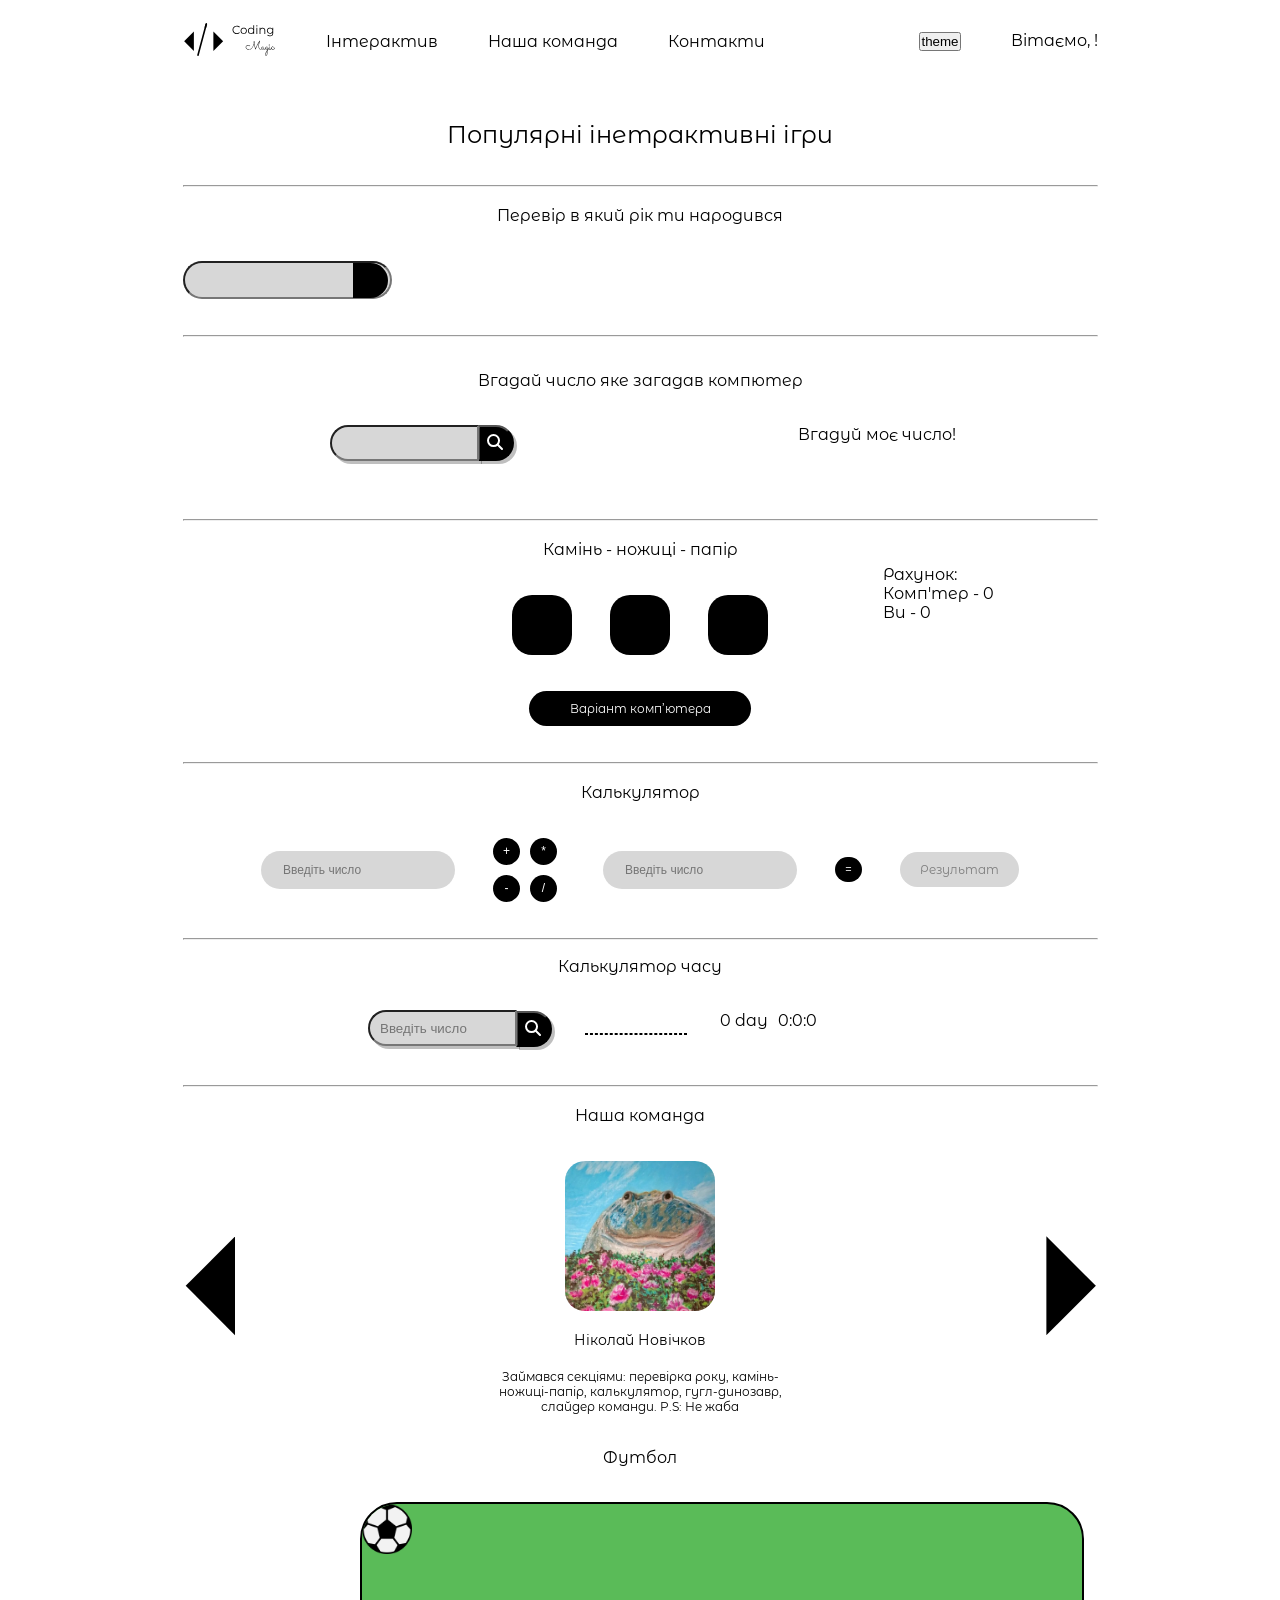
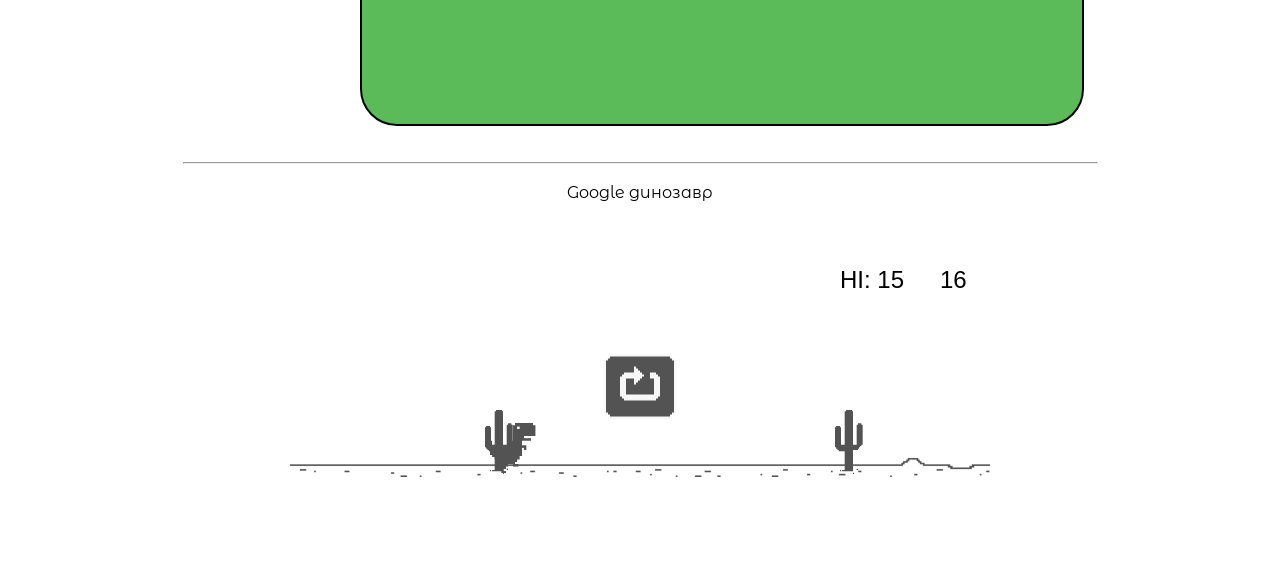
==== index.html @ 80dcfead "do football" ====
<!doctype html>
<html lang="en">
  <head>
    <meta charset="UTF-8" />
    <meta name="viewport" content="width=device-width, initial-scale=1.0" />
    <title>Coding Magic</title>
    <link rel="preconnect" href="https://fonts.googleapis.com" />
    <link rel="preconnect" href="https://fonts.gstatic.com" crossorigin />
    <link
      href="https://fonts.googleapis.com/css2?family=Montserrat+Alternates:ital,wght@0,100;0,200;0,300;0,400;0,500;0,600;0,700;0,800;0,900;1,100;1,200;1,300;1,400;1,500;1,600;1,700;1,800;1,900&display=swap"
      rel="stylesheet" />
    <link rel="preconnect" href="https://fonts.googleapis.com" />
    <link rel="preconnect" href="https://fonts.gstatic.com" crossorigin />
    <link
      href="https://fonts.googleapis.com/css2?family=Montserrat+Alternates:ital,wght@0,100;0,200;0,300;0,400;0,500;0,600;0,700;0,800;0,900;1,100;1,200;1,300;1,400;1,500;1,600;1,700;1,800;1,900&family=Sacramento&display=swap"
      rel="stylesheet" />

    <link rel="preconnect" href="https://fonts.googleapis.com" />
    <link rel="preconnect" href="https://fonts.gstatic.com" crossorigin />
    <link
      href="https://fonts.googleapis.com/css2?family=Press+Start+2P&display=swap"
      rel="stylesheet" />
    <link rel="stylesheet" href="./css/main.css" />
  </head>
  <body>
    <header class="header">
      <div class="container">
        <nav class="nav">
          <ul class="nav-list">
            <li class="nav-item">
              <svg class="logo">
                <use href="./images/symbol-defs.svg#icon-logo"></use>
              </svg>
            </li>
            <li class="nav-item"><a href="" class="nav-link">Інтерактив</a></li>
            <li class="nav-item">
              <a href="" class="nav-link">Наша команда</a>
            </li>
            <li class="nav-item"><a href="" class="nav-link">Контакти</a></li>
          </ul>
          <ul class="nav-user-pref">
            <li class="nav-pref"><button id="themeSwitch">theme</button></li>
            <li class="nav-pref">
              <p>Вітаємо, <span id="username"></span>!</p>
            </li>
          </ul>
        </nav>
      </div>
    </header>
    <main>
      <h1 class="site-title">Популярні інетрактивні ігри</h1>
      <section class="container intercalary-year-check">
        <hr />
        <br />
        <h3 class="title">Перевір в який рік ти народився</h3>

        <div class="iyc-wrapper">
          <form action="" class="intercalary-form">
            <input type="text" name="" id="iyc-input" />
            <button type="submit" id="iyc-btn">
              <svg class="iyc-svg">
                <use href="./images/Group 104.svg"></use>
              </svg>
            </button>
          </form>
          <p id="iyc-conclusion"></p>
        </div>
      </section>

      <section class="container number-guesser">
        <hr />
        <h2 class="title-second">Вгадай число яке загадав компютер</h2>
        <ul class="calc-list">
          <li class="calc-list-item">
            <form action="" class="guess-form">
              <input type="input" name="" class="input-num" />
              <button type="submit" class="btn-find">
                <img src="./images/Group 104.svg" alt="" />
              </button>
            </form>
          </li>
          <li class="calc-list-item"><p class="text">Вгадуй моє число!</p></li>
        </ul>
        <br />
      </section>

      <section class="container rock-paper-scissors">
        <hr />
        <br />
        <h2 class="title">Камінь - ножиці - папір</h2>
        <div class="rps-wrapper">
          <ul class="rps-options">
            <li class="rps-option">
              <button class="rps-btn" id="rock">
                <svg class="rps-svg"><use href="./images/stone.svg"></use></svg>
              </button>
            </li>
            <li class="rps-option">
              <button class="rps-btn" id="scissors">
                <svg class="rps-svg">
                  <use href="./images/scissors.svg"></use>
                </svg>
              </button>
            </li>
            <li class="rps-option">
              <button class="rps-btn" id="paper">
                <svg class="rps-svg"><use href="./images/paper.svg"></use></svg>
              </button>
            </li>
          </ul>
          <ul class="rps-scoretab">
            <li class="rps-score-item"><p class="rps-score">Рахунок:</p></li>
            <li class="rps-score-item">
              <p class="rps-score" id="rps-score">
                Комп'тер - <span id="ai-score"></span>
              </p>
            </li>
            <li class="rps-score-item">
              <p class="rps-score" id="rps-score">
                Ви - <span id="user-score"></span>
              </p>
            </li>
          </ul>
        </div>

        <p id="rpsConclusion"></p>
        <p class="rps-ai-choice">Варіант комп’ютера</p>
      </section>
      <section class="container calculator">
        <hr />
        <br />
        <h3 class="title">Калькулятор</h3>
        <div class="calculator-wrap">
          <input type="text" id="numb1" placeholder="Введіть число" />
          <ul class="operators">
            <li class="operator-item">
              <button class="operator-btn" id="plus">+</button>
            </li>
            <li class="operator-item">
              <button class="operator-btn" id="multiply-by">*</button>
            </li>
            <li class="operator-item">
              <button class="operator-btn" id="minus">-</button>
            </li>
            <li class="operator-item">
              <button class="operator-btn" id="devide-by">/</button>
            </li>
          </ul>
          <input type="text" id="numb2" placeholder="Введіть число" />
          <p class="equals">=</p>
          <p id="calculation-result">Результат</p>
        </div>
      </section>
      <section class="container time-calculator">
        <hr />
        <br />
        <h2 class="title-fifth">Калькулятор часу</h2>
        <ul class="time-list">
          <li class="time-list-item">
            <form action="">
              <input
                type="input"
                name=""
                class="input-time"
                placeholder="Введіть число" />
              <button type="submit" class="btn-find">
                <img src="./images/Group 104.svg" alt="" />
              </button>
            </form>
          </li>
          <li class="time-list-item">
            <div class="div-img"></div>
          </li>
          <li class="time-list-item">
            <p class="time-text">
              <span class="days">0</span> day<span class="hours">0</span>:<span
                class="minuts"
                >0</span
              >:<span class="seconds">0</span>
            </p>
          </li>
        </ul>
        <p class="warnings"></p>
      </section>
      <section class="container team-slider">
        <hr />
        <br />
        <h3 class="title">Наша команда</h3>
        <div class="team-slider-wrapper">
          <button id="team-left" class="team-btn">
            <svg class="team-svg">
              <use href="./images/symbol-defs.svg#icon-left"></use>
            </svg>
          </button>
          <div class="slider">
            <img src="" alt="" id="team-img" />
            <p id="team-name"></p>
            <p id="team-desc"></p>
          </div>
          <button id="team-right" class="team-btn">
            <svg class="team-svg">
              <use href="././images/symbol-defs.svg#icon-right"></use>
            </svg>
          </button>
        </div>
      </section>
      <section class="football"> 
        <h2 class="football-title">Футбол</h2>
    <div class="grass">
      <img src="./images/ball.png" alt="" width="50" class="ball">
    </div>
  </section>
      <section class="container google-dino">
        <hr />
        <br />
        <h3 class="title">Google динозавр</h3>
        <div class="google-dino-wrapper">
          <button id="google-dino-restart" class="hide">
            <img src="./images/google-dino/restart.png" alt="" />
          </button>
          <canvas id="canvas" width="700" height="300"></canvas>
        </div>
      </section>
    </main>
    <footer></footer>
    <script type="module" src="./js/intercalary.js"></script>
    <script type="module" src="./js/rock-paper-scissors.js"></script>
    <script type="module" src="./js/calculator.js"></script>
    <script type="module" src="./js/slider.js"></script>
    <script type="module" src="./js/google-dino.js"></script>
    <script type="module" src="./js/guess-number.js"></script>
    <script type="module" src="./js/time-calculator.js"></script>
    <script type="module" src="./js/football.js"></script>
    <script type="module" src="./js/theme.js"></script>
  </body>
</html>
---- css/main.css ----
* {
  margin: 0;
  padding: 0;
}

ul {
  list-style: none;
}

a {
  text-decoration: none;
}

body {
  font-family: "Montserrat Alternates", sans-serif;
}

.title {
  font-weight: 400;
  font-size: 16px;
  text-align: center;
  color: #000000;
  margin-bottom: 36px;
}

section {
  margin-bottom: 36px;
}

button {
  cursor: pointer;
}

.black {
  background-color: #000000 !important;
  color: #ffffff !important;
  fill: #ffffff !important;
}

.white-border {
  border: 3px solid #ffffff !important;
}

.black a {
  color: #ffffff !important;
}

.black svg {
  fill: #ffffff !important;
}

.container {
  width: 915px;
  padding: 0 175px;
  margin-left: auto;
  margin-right: auto;
}

.logo {
  width: 93px;
  height: 38px;
  fill: #000000;
}

.intercalary-form {
  display: -webkit-box;
  display: -ms-flexbox;
  display: flex;
  -webkit-box-align: center;
      -ms-flex-align: center;
          align-items: center;
  position: relative;
}

#iyc-input {
  background-color: #d7d7d7;
  color: #7e7e7e;
  border-radius: 20px;
  font-size: 12px;
  line-height: 100%;
  padding: 10px 45px 10px 10px;
}

#iyc-btn {
  width: 35px;
  height: 35px;
  background-color: black;
  border-color: transparent;
  border-top-right-radius: 20px;
  border-bottom-right-radius: 20px;
  position: absolute;
  left: 170px;
}

.iyc-svg {
  padding-top: 5px;
  fill: black;
  width: 35px;
  height: 35px;
}

.iyc-wrapper {
  display: -webkit-box;
  display: -ms-flexbox;
  display: flex;
  -webkit-box-pack: justify;
      -ms-flex-pack: justify;
          justify-content: space-between;
}

.site-title {
  font-weight: 400;
  font-size: 24px;
  text-align: center;
  margin-bottom: 36px;
}

.rps-btn {
  background-color: black;
  width: 60px;
  height: 60px;
  border-radius: 20px;
  border-color: transparent;
  padding: 10px;
}

.rps-svg {
  width: 40px;
  height: 40px;
}

.rock-paper-scissors {
  position: relative;
}

.rps-options {
  display: -webkit-box;
  display: -ms-flexbox;
  display: flex;
  -webkit-box-pack: center;
      -ms-flex-pack: center;
          justify-content: center;
  gap: 38px;
  margin-bottom: 36px;
  padding-left: 0px;
}

#rpsConclusion {
  text-align: center;
}

.rps-ai-choice {
  background-color: black;
  color: white;
  text-align: center;
  margin-left: auto;
  margin-right: auto;
  width: 182px;
  padding: 10px 20px;
  border-radius: 20px;
  border-color: transparent;
  font-family: "Montserrat Alternates", sans-serif;
  font-size: 12px;
}

.rps-scoretab {
  position: absolute;
  right: 104px;
  top: -30px;
}

.rps-wrapper {
  position: relative;
}

.calculator-wrap {
  display: -webkit-box;
  display: -ms-flexbox;
  display: flex;
  gap: 38px;
  -webkit-box-pack: center;
      -ms-flex-pack: center;
          justify-content: center;
  -webkit-box-align: center;
      -ms-flex-align: center;
          align-items: center;
  padding: 0px;
}

.operators {
  display: -webkit-box;
  display: -ms-flexbox;
  display: flex;
  gap: 10px;
  -ms-flex-wrap: wrap;
      flex-wrap: wrap;
  width: 72px;
}

#numb1,
#numb2 {
  padding: 10px 20px;
  background-color: #d7d7d7;
  border-color: transparent;
  border-radius: 20px;
  font-size: 12px;
  color: #7e7e7e;
}

.operator-btn {
  border-radius: 20px;
  background-color: black;
  border-color: transparent;
  color: white;
  width: 27px;
  height: 27px;
  font-size: 12px;
}

.equals {
  border-radius: 20px;
  background-color: black;
  border-color: transparent;
  color: white;
  padding: 5px 10px;
  font-size: 12px;
}

#calculation-result {
  padding: 10px 20px;
  background-color: #d7d7d7;
  border-color: transparent;
  border-radius: 20px;
  font-size: 12px;
  color: #7e7e7e;
}

.title-second {
  font-family: "Montserrat Alternates";
  font-weight: 400;
  font-size: 16px;
  line-height: 100%;
  letter-spacing: 0%;
  text-align: center;
  margin-top: 36px;
}

.calc-list {
  display: -webkit-box;
  display: -ms-flexbox;
  display: flex;
  -ms-flex-pack: distribute;
      justify-content: space-around;
}

.input-num {
  width: 90px;
  height: 12px;
  padding-top: 10px;
  padding-right: 45px;
  padding-bottom: 10px;
  padding-left: 10px;
  gap: 10px;
  border-top-left-radius: 20px;
  border-bottom-left-radius: 20px;
  position: relative;
  bottom: 3px;
  left: 5px;
  -webkit-box-shadow: 3px 3px 0px 0px rgba(0, 0, 0, 0.25);
          box-shadow: 3px 3px 0px 0px rgba(0, 0, 0, 0.25);
  background-color: rgb(215, 215, 215);
}

.input-num::-webkit-input-placeholder {
  font-family: "Montserrat Alternates";
  font-weight: 400;
  font-size: 12px;
  line-height: 100%;
  letter-spacing: 0%;
}

.input-num::-moz-placeholder {
  font-family: "Montserrat Alternates";
  font-weight: 400;
  font-size: 12px;
  line-height: 100%;
  letter-spacing: 0%;
}

.input-num:-ms-input-placeholder {
  font-family: "Montserrat Alternates";
  font-weight: 400;
  font-size: 12px;
  line-height: 100%;
  letter-spacing: 0%;
}

.input-num::-ms-input-placeholder {
  font-family: "Montserrat Alternates";
  font-weight: 400;
  font-size: 12px;
  line-height: 100%;
  letter-spacing: 0%;
}

.input-num::placeholder {
  font-family: "Montserrat Alternates";
  font-weight: 400;
  font-size: 12px;
  line-height: 100%;
  letter-spacing: 0%;
}

.btn-find {
  width: 35px;
  height: 35px;
  border-top-right-radius: 20px;
  border-bottom-right-radius: 20px;
  gap: 10px;
  padding-top: 7px;
  padding-bottom: 25px;
  padding-left: 7px;
  padding-right: 25px;
  background-color: black;
  -webkit-box-shadow: 3px 3px 0px 0px rgba(0, 0, 0, 0.25);
          box-shadow: 3px 3px 0px 0px rgba(0, 0, 0, 0.25);
}

.calc-list-item {
  margin-top: 36px;
}

.false {
  color: red;
}

.true {
  color: rgb(3, 153, 0);
}

.football-title {
  font-family: "Montserrat Alternates", sans-serif;
  font-weight: 400;
  font-size: 16px;
  line-height: 100%;
  letter-spacing: 0%;
  text-align: center;
}

.grass {
  width: 720px;
  height: 220px;
  border-radius: 37px;
  border-width: 2px;
  background: rgb(90, 187, 88);
  border: 2px solid rgb(0, 0, 0);
  position: relative;
  overflow: hidden;
  margin-left: 360px;
  margin-top: 36px;
}

.ball {
  width: 50px;
  height: 50px;
  position: absolute;
  left: 0;
  top: 0;
  -webkit-transition-duration: 300ms;
          transition-duration: 300ms;
}

.title-second {
  font-family: "Montserrat Alternates";
  font-weight: 400;
  font-size: 16px;
  line-height: 100%;
  letter-spacing: 0%;
  text-align: center;
  margin-top: 36px;
}

.calc-list {
  display: -webkit-box;
  display: -ms-flexbox;
  display: flex;
  -ms-flex-pack: distribute;
      justify-content: space-around;
}

.input-num {
  width: 90px;
  height: 12px;
  padding-top: 10px;
  padding-right: 45px;
  padding-bottom: 10px;
  padding-left: 10px;
  gap: 10px;
  border-top-left-radius: 20px;
  border-bottom-left-radius: 20px;
  position: relative;
  bottom: 3px;
  left: 5px;
  -webkit-box-shadow: 3px 3px 0px 0px rgba(0, 0, 0, 0.25);
          box-shadow: 3px 3px 0px 0px rgba(0, 0, 0, 0.25);
  background-color: rgb(215, 215, 215);
}

.input-num::-webkit-input-placeholder {
  font-family: "Montserrat Alternates";
  font-weight: 400;
  font-size: 12px;
  line-height: 100%;
  letter-spacing: 0%;
}

.input-num::-moz-placeholder {
  font-family: "Montserrat Alternates";
  font-weight: 400;
  font-size: 12px;
  line-height: 100%;
  letter-spacing: 0%;
}

.input-num:-ms-input-placeholder {
  font-family: "Montserrat Alternates";
  font-weight: 400;
  font-size: 12px;
  line-height: 100%;
  letter-spacing: 0%;
}

.input-num::-ms-input-placeholder {
  font-family: "Montserrat Alternates";
  font-weight: 400;
  font-size: 12px;
  line-height: 100%;
  letter-spacing: 0%;
}

.input-num::placeholder {
  font-family: "Montserrat Alternates";
  font-weight: 400;
  font-size: 12px;
  line-height: 100%;
  letter-spacing: 0%;
}

.btn-find {
  width: 35px;
  height: 35px;
  border-top-right-radius: 20px;
  border-bottom-right-radius: 20px;
  gap: 10px;
  padding-top: 7px;
  padding-bottom: 25px;
  padding-left: 7px;
  padding-right: 25px;
  background-color: black;
  -webkit-box-shadow: 3px 3px 0px 0px rgba(0, 0, 0, 0.25);
          box-shadow: 3px 3px 0px 0px rgba(0, 0, 0, 0.25);
}

.calc-list-item {
  margin-top: 36px;
}

.false {
  color: red;
}

.true {
  color: rgb(3, 153, 0);
}

.team-slider-wrapper {
  display: -webkit-box;
  display: -ms-flexbox;
  display: flex;
  -webkit-box-pack: justify;
      -ms-flex-pack: justify;
          justify-content: space-between;
}

#team-img {
  width: 150px;
  height: 150px;
  border-radius: 20px;
  margin-bottom: 20px;
}

#team-name {
  text-align: center;
  font-weight: 400;
  font-size: 14px;
  margin-bottom: 20px;
}

#team-desc {
  text-align: center;
  font-weight: 400;
  font-size: 12px;
  width: 315px;
}

.slider {
  display: -webkit-box;
  display: -ms-flexbox;
  display: flex;
  -webkit-box-orient: vertical;
  -webkit-box-direction: normal;
      -ms-flex-direction: column;
          flex-direction: column;
  -webkit-box-align: center;
      -ms-flex-align: center;
          align-items: center;
}

.team-btn {
  border-color: transparent;
  background-color: transparent;
}

.team-svg {
  width: 50px;
}

.google-dino-wrapper {
  display: -webkit-box;
  display: -ms-flexbox;
  display: flex;
  -webkit-box-pack: center;
      -ms-flex-pack: center;
          justify-content: center;
  position: relative;
}

#google-dino-restart {
  background-color: transparent;
  border-color: transparent;
  position: absolute;
  top: 50%;
  left: 50%;
  -webkit-transform: translate(-50%, -50%);
          transform: translate(-50%, -50%);
}

.hide {
  display: none;
}

ul {
  list-style: none;
}

a {
  text-decoration: none;
}

body {
  font-family: "Montserrat Alternates", sans-serif;
}

section {
  margin-bottom: 36px;
}

.container {
  width: 915px;
  padding: 0 175px;
  margin-left: auto;
  margin-right: auto;
}

.title-fifth {
  font-family: "Montserrat Alternates";
  font-weight: 400;
  font-size: 16px;
  line-height: 100%;
  letter-spacing: 0%;
  text-align: center;
}

.div-img {
  width: 100px;
  height: 0px;
  border-width: 1px;
  border-style: dashed;
}

.btn-find {
  width: 35px;
  height: 35px;
  border-top-right-radius: 20px;
  border-bottom-right-radius: 20px;
  gap: 10px;
  padding-top: 7px;
  padding-bottom: 25px;
  padding-left: 7px;
  padding-right: 25px;
  background-color: black;
  -webkit-box-shadow: 3px 3px 0px 0px rgba(0, 0, 0, 0.25);
          box-shadow: 3px 3px 0px 0px rgba(0, 0, 0, 0.25);
}

.input-time {
  width: 90px;
  height: 12px;
  padding-top: 10px;
  padding-right: 45px;
  padding-bottom: 10px;
  padding-left: 10px;
  gap: 10px;
  border-top-left-radius: 20px;
  border-bottom-left-radius: 20px;
  position: relative;
  bottom: 3px;
  left: 5px;
  -webkit-box-shadow: 3px 3px 0px 0px rgba(0, 0, 0, 0.25);
          box-shadow: 3px 3px 0px 0px rgba(0, 0, 0, 0.25);
  background-color: rgb(215, 215, 215);
}

.input-num::-webkit-input-placeholder {
  font-family: "Montserrat Alternates";
  font-weight: 400;
  font-size: 12px;
  line-height: 100%;
  letter-spacing: 0%;
}

.input-num::-moz-placeholder {
  font-family: "Montserrat Alternates";
  font-weight: 400;
  font-size: 12px;
  line-height: 100%;
  letter-spacing: 0%;
}

.input-num:-ms-input-placeholder {
  font-family: "Montserrat Alternates";
  font-weight: 400;
  font-size: 12px;
  line-height: 100%;
  letter-spacing: 0%;
}

.input-num::-ms-input-placeholder {
  font-family: "Montserrat Alternates";
  font-weight: 400;
  font-size: 12px;
  line-height: 100%;
  letter-spacing: 0%;
}

.input-num::placeholder {
  font-family: "Montserrat Alternates";
  font-weight: 400;
  font-size: 12px;
  line-height: 100%;
  letter-spacing: 0%;
}

.time-list {
  display: -webkit-box;
  display: -ms-flexbox;
  display: flex;
  gap: 33px;
  -webkit-box-pack: center;
      -ms-flex-pack: center;
          justify-content: center;
  margin-top: 36px;
  margin-right: 100px;
}

.hours {
  margin-left: 10px;
}

.div-img {
  margin-top: 22px;
}

.warnings {
  text-align: center;
}

.nav {
  display: -webkit-box;
  display: -ms-flexbox;
  display: flex;
  -webkit-box-pack: justify;
      -ms-flex-pack: justify;
          justify-content: space-between;
  -webkit-box-align: center;
      -ms-flex-align: center;
          align-items: center;
}

.nav-list {
  display: -webkit-box;
  display: -ms-flexbox;
  display: flex;
  gap: 50px;
  -webkit-box-align: center;
      -ms-flex-align: center;
          align-items: center;
}

.nav-user-pref {
  display: -webkit-box;
  display: -ms-flexbox;
  display: flex;
  gap: 50px;
}

.header {
  padding-top: 20px;
  padding-bottom: 20px;
  margin-bottom: 38px;
}

.nav-link {
  color: #000000;
}
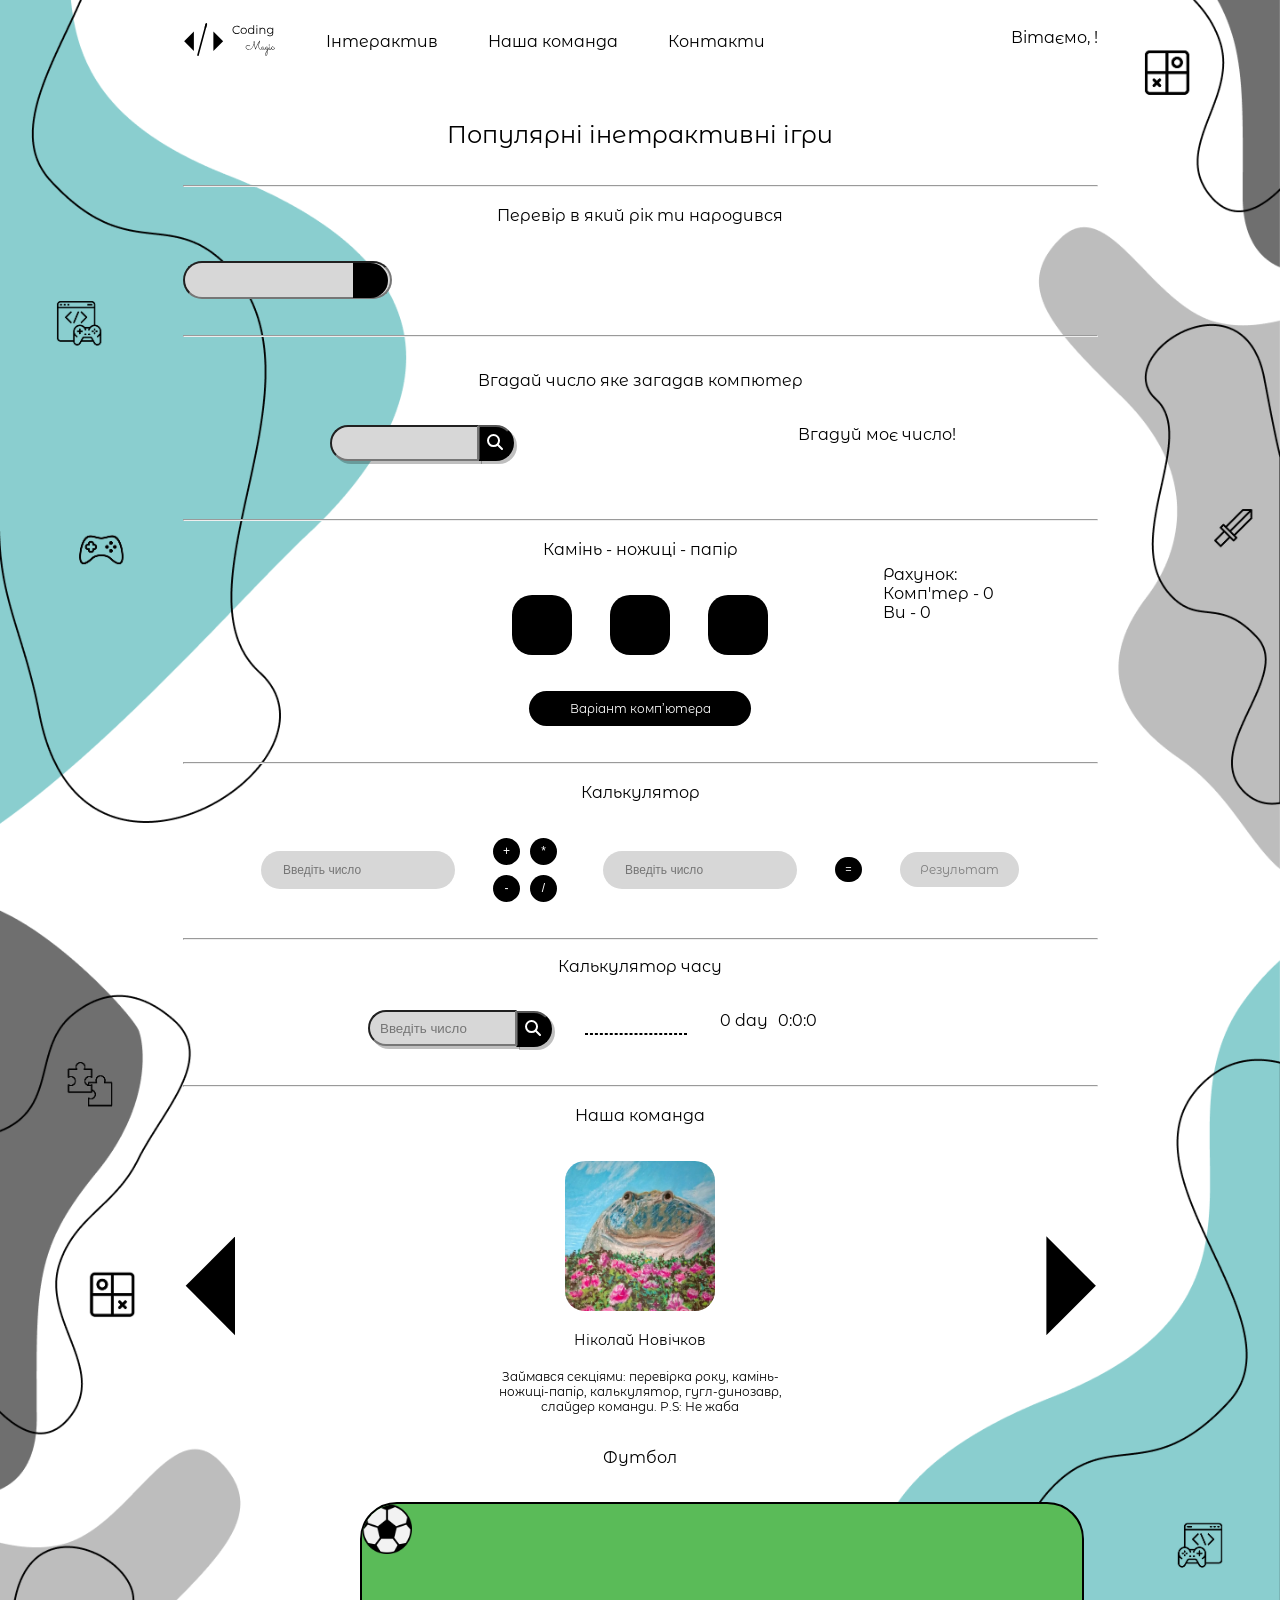
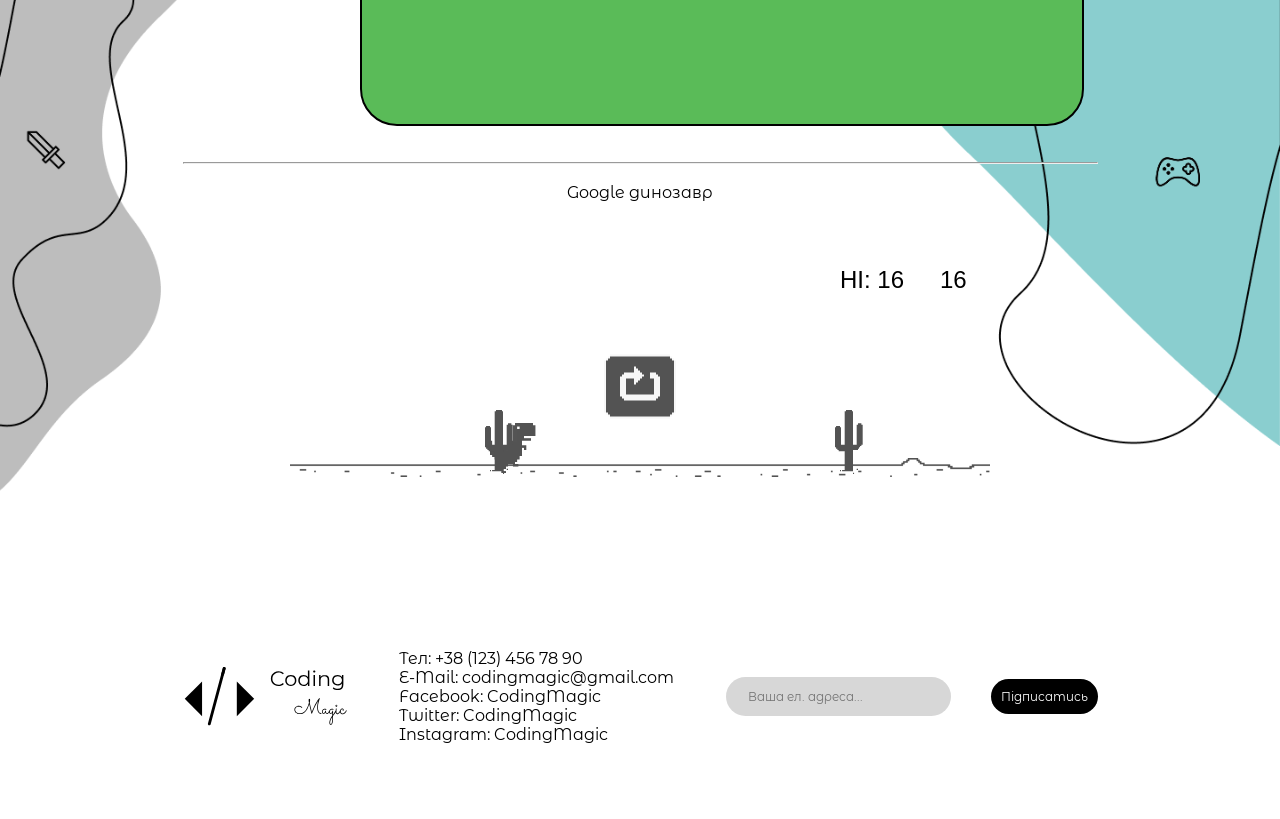
==== commit 78d729e2: "Merge branch 'main' into Eldarr" ====
--- a/index.html
+++ b/index.html
@@ -23,6 +23,7 @@
     <link rel="stylesheet" href="./css/main.css" />
   </head>
   <body>
+    <div class="container"></div>
     <header class="header">
       <div class="container">
         <nav class="nav">
@@ -39,7 +40,13 @@
             <li class="nav-item"><a href="" class="nav-link">Контакти</a></li>
           </ul>
           <ul class="nav-user-pref">
-            <li class="nav-pref"><button id="themeSwitch">theme</button></li>
+            <li class="nav-pref">
+              <button id="themeSwitch">
+                <svg class="header-svg">
+                  <use id="theme-visual" href="./images/Group71.svg"></use>
+                </svg>
+              </button>
+            </li>
             <li class="nav-pref">
               <p>Вітаємо, <span id="username"></span>!</p>
             </li>
@@ -222,7 +229,45 @@
         </div>
       </section>
     </main>
-    <footer></footer>
+    <footer class="footer">
+      <div class="container">
+        <ul class="footer-list">
+          <li class="footer-item">
+            <svg class="footer-svg">
+              <use href="./images/symbol-defs.svg#icon-logo"></use>
+            </svg>
+          </li>
+          <li class="footer-item">
+            <ul class="footer-contacts">
+              <li class="footer-contact-item">
+                <p class="contact">Тел: +38 (123) 456 78 90</p>
+              </li>
+              <li class="footer-contact-item">
+                <p class="contact">E-Mail: codingmagic@gmail.com</p>
+              </li>
+              <li class="footer-contact-item">
+                <p class="contact">Facebook: CodingMagic</p>
+              </li>
+              <li class="footer-contact-item">
+                <p class="contact">Twitter: CodingMagic</p>
+              </li>
+              <li class="footer-contact-item">
+                <p class="contact">Instagram: CodingMagic</p>
+              </li>
+            </ul>
+          </li>
+          <li class="footer-item">
+            <form action="" class="footer-form">
+              <input
+                type="text"
+                class="footer-input"
+                placeholder="Ваша ел. адреса..." />
+              <button class="footer-btn" type="submit">Підписатись</button>
+            </form>
+          </li>
+        </ul>
+      </div>
+    </footer>
     <script type="module" src="./js/intercalary.js"></script>
     <script type="module" src="./js/rock-paper-scissors.js"></script>
     <script type="module" src="./js/calculator.js"></script>
--- a/css/main.css
+++ b/css/main.css
@@ -56,6 +56,14 @@
   margin-right: auto;
 }
 
+body {
+  background-image: url("/images/Group 141 (1).png");
+  z-index: -99999;
+  background-repeat: no-repeat;
+  background-position: center;
+  background-size: cover;
+}
+
 .logo {
   width: 93px;
   height: 38px;
@@ -93,7 +101,7 @@
 }
 
 .iyc-svg {
-  padding-top: 5px;
+  padding: 5px;
   fill: black;
   width: 35px;
   height: 35px;
@@ -127,6 +135,7 @@
 .rps-svg {
   width: 40px;
   height: 40px;
+  padding-right: 5px;
 }
 
 .rock-paper-scissors {
@@ -722,4 +731,60 @@
 
 .nav-link {
   color: #000000;
+}
+
+#themeSwitch {
+  background-color: transparent;
+  border-color: transparent;
+  padding: 0px;
+}
+
+.header-svg {
+  width: 40px;
+  height: 20px;
+}
+
+.footer {
+  background: #ffffff;
+  padding-top: 75px;
+  padding-bottom: 75px;
+}
+
+.footer-list {
+  display: -webkit-box;
+  display: -ms-flexbox;
+  display: flex;
+  -webkit-box-pack: justify;
+      -ms-flex-pack: justify;
+          justify-content: space-between;
+  -webkit-box-align: center;
+      -ms-flex-align: center;
+          align-items: center;
+}
+
+.footer-svg {
+  width: 165px;
+  height: 70px;
+}
+
+.footer-input {
+  padding: 10px 20px;
+  background-color: #d7d7d7;
+  border-color: transparent;
+  border-radius: 20px;
+  font-size: 12px;
+  color: #7e7e7e;
+  margin-right: 36px;
+  font-family: "Montserrat Alternates", sans-serif;
+}
+
+.footer-btn {
+  background-color: black;
+  border: none;
+  font-size: 12px;
+  font-weight: 400;
+  color: white;
+  padding: 10px;
+  border-radius: 20px;
+  font-family: "Montserrat Alternates", sans-serif;
 }
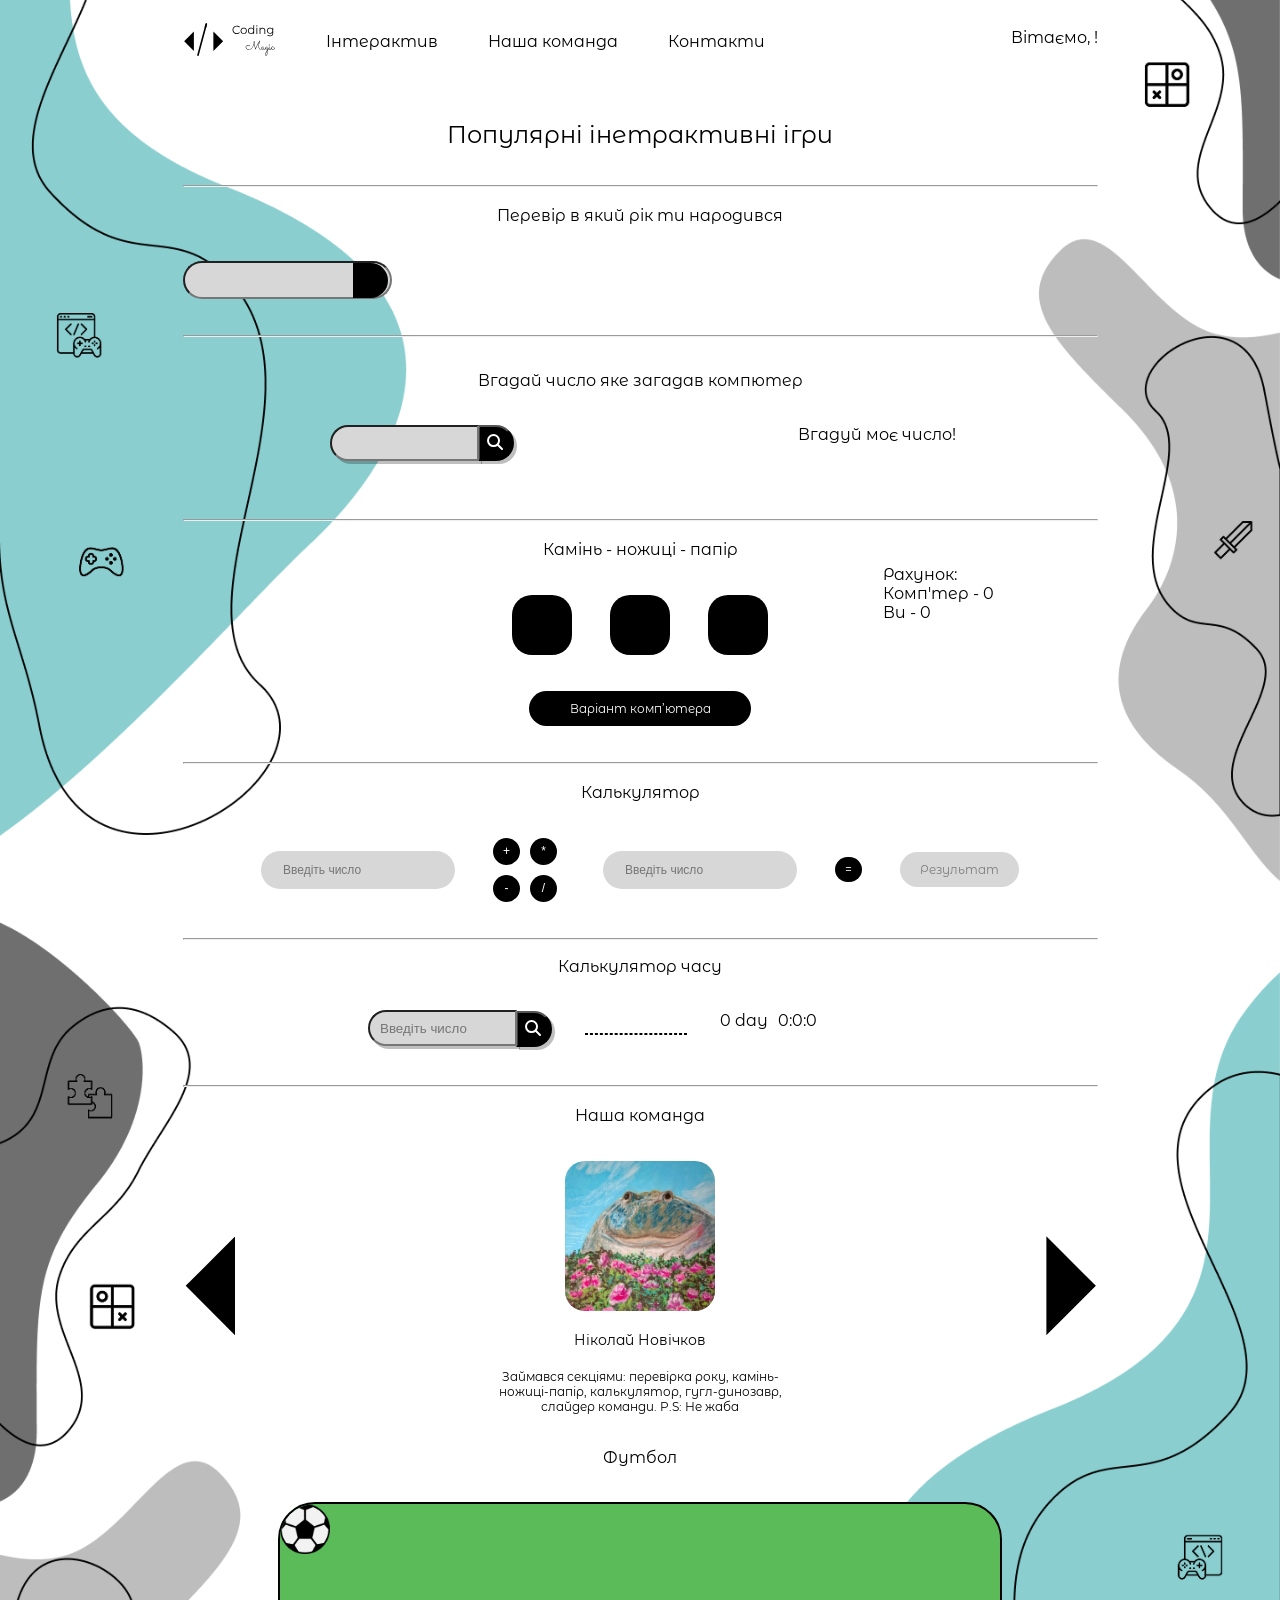
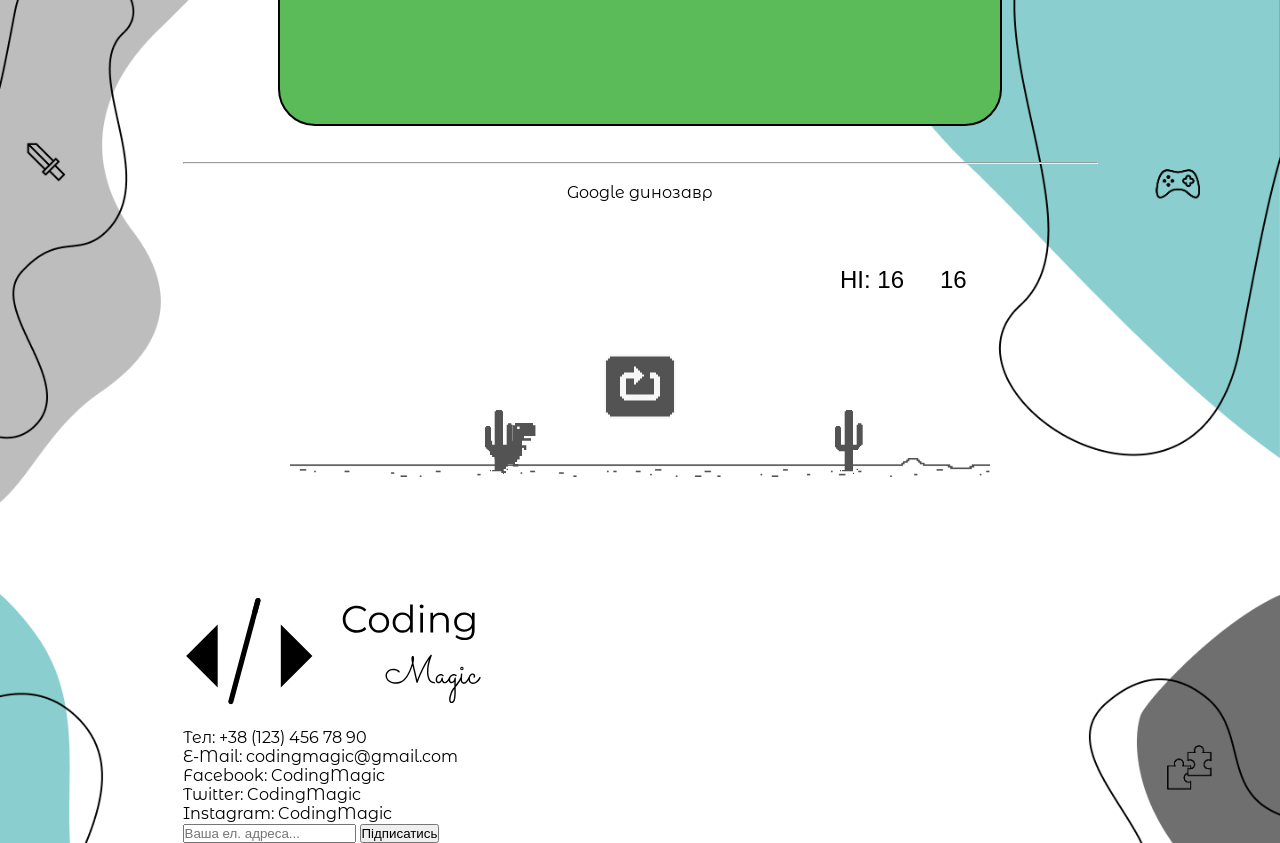
==== commit 4048a634: "football" ====
--- a/index.html
+++ b/index.html
@@ -211,12 +211,12 @@
           </button>
         </div>
       </section>
-      <section class="football"> 
+      <section class="container football">
         <h2 class="football-title">Футбол</h2>
-    <div class="grass">
-      <img src="./images/ball.png" alt="" width="50" class="ball">
-    </div>
-  </section>
+        <div class="grass">
+          <img src="./images/ball.png" alt="" width="50" class="ball" />
+        </div>
+      </section>
       <section class="container google-dino">
         <hr />
         <br />
--- a/css/main.css
+++ b/css/main.css
@@ -365,7 +365,7 @@
   border: 2px solid rgb(0, 0, 0);
   position: relative;
   overflow: hidden;
-  margin-left: 360px;
+  margin: 0 auto;
   margin-top: 36px;
 }
 
@@ -558,6 +558,10 @@
   display: none;
 }
 
+#canvas {
+  background-color: white;
+}
+
 ul {
   list-style: none;
 }
@@ -742,49 +746,4 @@
 .header-svg {
   width: 40px;
   height: 20px;
-}
-
-.footer {
-  background: #ffffff;
-  padding-top: 75px;
-  padding-bottom: 75px;
-}
-
-.footer-list {
-  display: -webkit-box;
-  display: -ms-flexbox;
-  display: flex;
-  -webkit-box-pack: justify;
-      -ms-flex-pack: justify;
-          justify-content: space-between;
-  -webkit-box-align: center;
-      -ms-flex-align: center;
-          align-items: center;
-}
-
-.footer-svg {
-  width: 165px;
-  height: 70px;
-}
-
-.footer-input {
-  padding: 10px 20px;
-  background-color: #d7d7d7;
-  border-color: transparent;
-  border-radius: 20px;
-  font-size: 12px;
-  color: #7e7e7e;
-  margin-right: 36px;
-  font-family: "Montserrat Alternates", sans-serif;
-}
-
-.footer-btn {
-  background-color: black;
-  border: none;
-  font-size: 12px;
-  font-weight: 400;
-  color: white;
-  padding: 10px;
-  border-radius: 20px;
-  font-family: "Montserrat Alternates", sans-serif;
 }
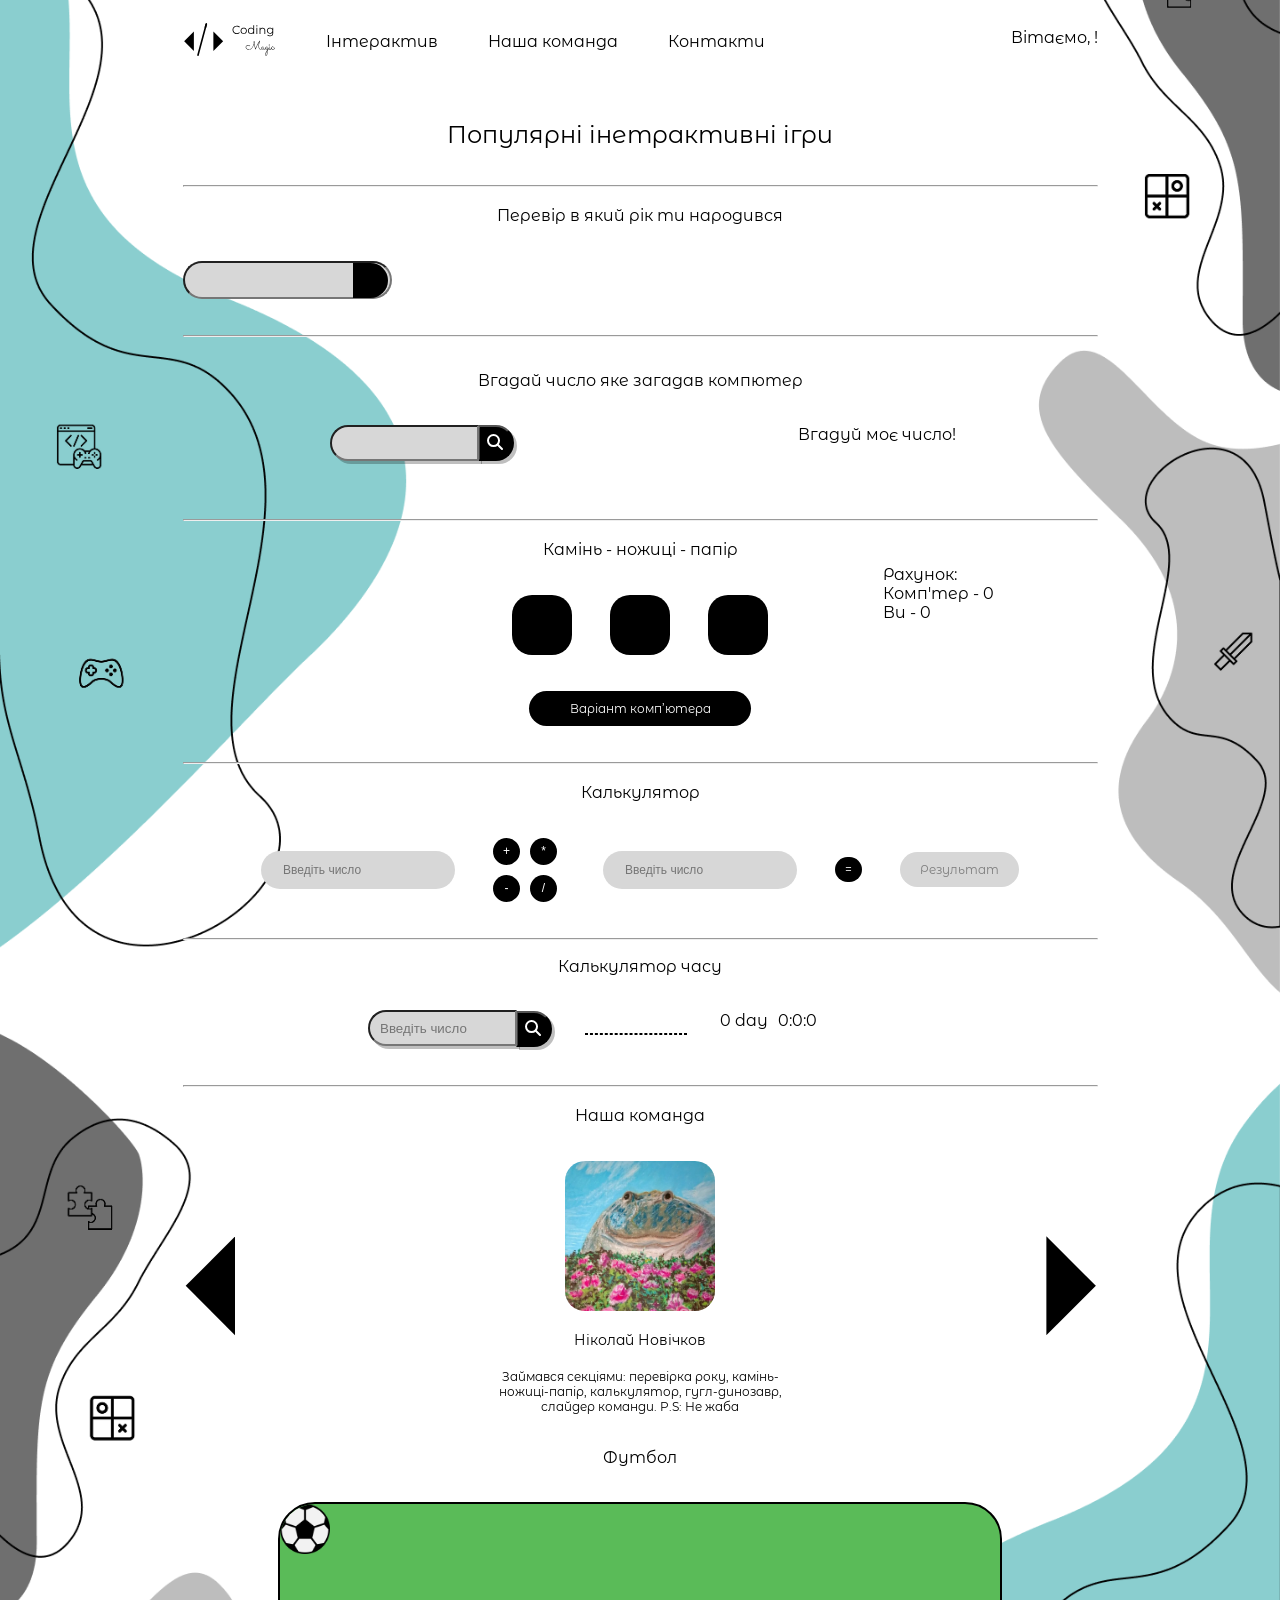
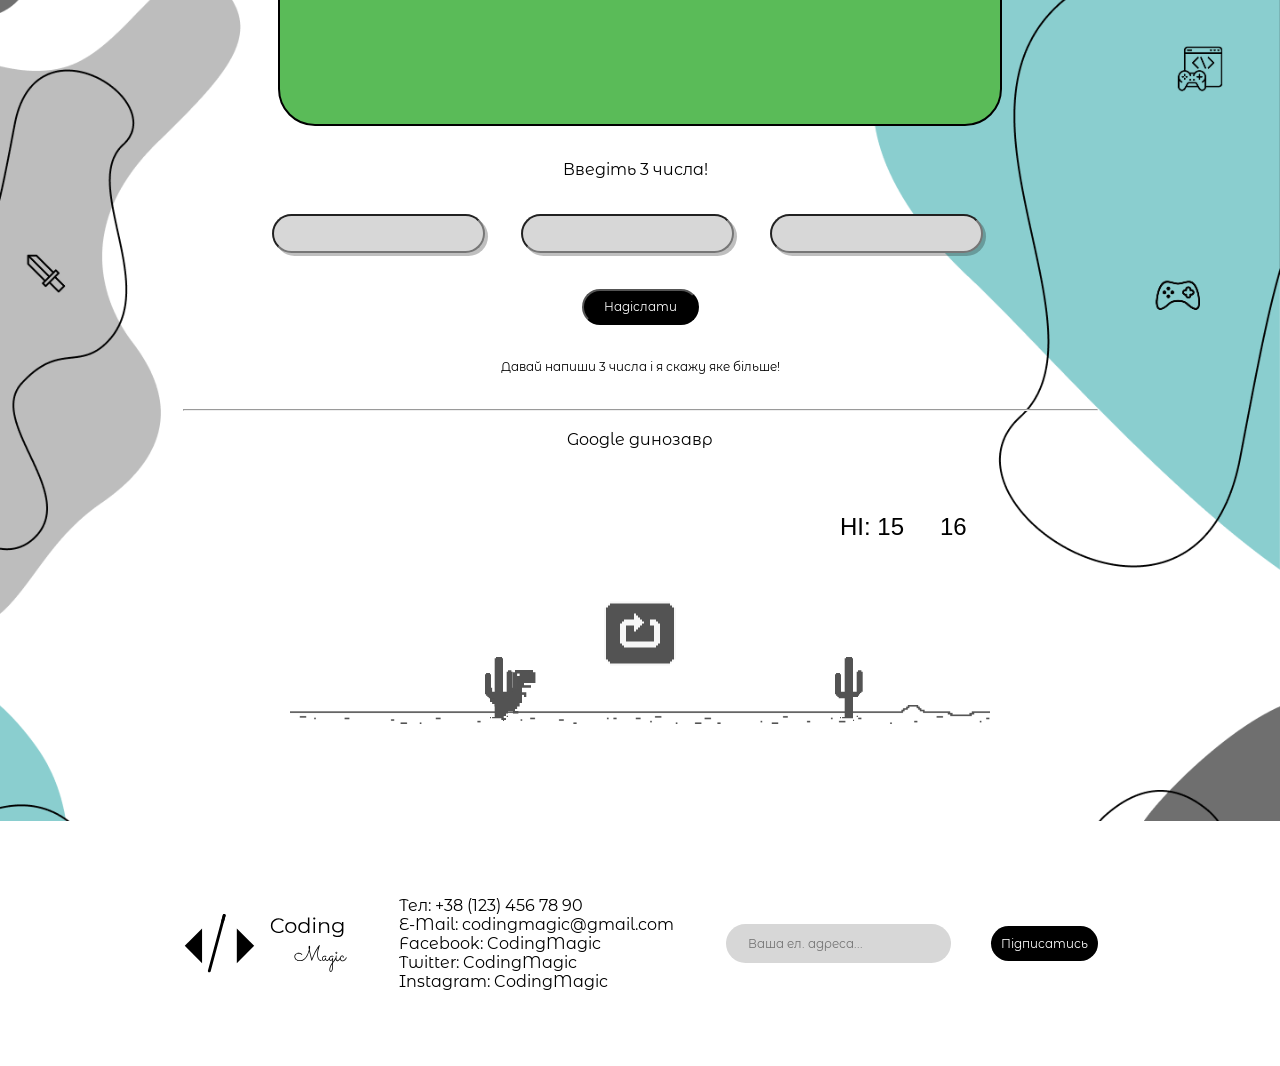
==== commit b3ddf24f: "do 3-num" ====
--- a/index.html
+++ b/index.html
@@ -8,18 +8,21 @@
     <link rel="preconnect" href="https://fonts.gstatic.com" crossorigin />
     <link
       href="https://fonts.googleapis.com/css2?family=Montserrat+Alternates:ital,wght@0,100;0,200;0,300;0,400;0,500;0,600;0,700;0,800;0,900;1,100;1,200;1,300;1,400;1,500;1,600;1,700;1,800;1,900&display=swap"
-      rel="stylesheet" />
+      rel="stylesheet"
+    />
     <link rel="preconnect" href="https://fonts.googleapis.com" />
     <link rel="preconnect" href="https://fonts.gstatic.com" crossorigin />
     <link
       href="https://fonts.googleapis.com/css2?family=Montserrat+Alternates:ital,wght@0,100;0,200;0,300;0,400;0,500;0,600;0,700;0,800;0,900;1,100;1,200;1,300;1,400;1,500;1,600;1,700;1,800;1,900&family=Sacramento&display=swap"
-      rel="stylesheet" />
+      rel="stylesheet"
+    />
 
     <link rel="preconnect" href="https://fonts.googleapis.com" />
     <link rel="preconnect" href="https://fonts.gstatic.com" crossorigin />
     <link
       href="https://fonts.googleapis.com/css2?family=Press+Start+2P&display=swap"
-      rel="stylesheet" />
+      rel="stylesheet"
+    />
     <link rel="stylesheet" href="./css/main.css" />
   </head>
   <body>
@@ -169,7 +172,8 @@
                 type="input"
                 name=""
                 class="input-time"
-                placeholder="Введіть число" />
+                placeholder="Введіть число"
+              />
               <button type="submit" class="btn-find">
                 <img src="./images/Group 104.svg" alt="" />
               </button>
@@ -217,6 +221,20 @@
           <img src="./images/ball.png" alt="" width="50" class="ball" />
         </div>
       </section>
+      <section class="container 3-Numbers">
+        <h2 class="title-3-num">Введіть 3 числа!</h2>
+        <form action="" class="form-3num">
+          <ul class="list-num">
+            <li><input type="text" class="first-inp" /></li>
+            <li><input type="text" class="second-inp" /></li>
+            <li>
+              <input type="text" class="third-inp" />
+            </li>
+          </ul>
+          <button class="sub-button">Надіслати</button>
+        </form>
+        <p class="biggest-num">Давай напиши 3 числа і я скажу яке більше!</p>
+      </section>
       <section class="container google-dino">
         <hr />
         <br />
@@ -261,7 +279,8 @@
               <input
                 type="text"
                 class="footer-input"
-                placeholder="Ваша ел. адреса..." />
+                placeholder="Ваша ел. адреса..."
+              />
               <button class="footer-btn" type="submit">Підписатись</button>
             </form>
           </li>
@@ -276,6 +295,7 @@
     <script type="module" src="./js/guess-number.js"></script>
     <script type="module" src="./js/time-calculator.js"></script>
     <script type="module" src="./js/football.js"></script>
+    <script type="module" src="./js/3-numbers.js"></script>
     <script type="module" src="./js/theme.js"></script>
   </body>
 </html>
--- a/css/main.css
+++ b/css/main.css
@@ -379,6 +379,96 @@
           transition-duration: 300ms;
 }
 
+.title-3-num {
+  font-family: "Montserrat Alternates" sans-serif;
+  font-weight: 400;
+  font-size: 16px;
+  line-height: 100%;
+  letter-spacing: 0%;
+  text-align: center;
+  margin-right: 10px;
+}
+
+.list-num {
+  display: -webkit-box;
+  display: -ms-flexbox;
+  display: flex;
+  -webkit-box-pack: center;
+      -ms-flex-pack: center;
+          justify-content: center;
+  gap: 36px;
+  margin-top: 36px;
+  margin-right: 25px;
+}
+
+.first-inp {
+  border-radius: 20px;
+  padding-top: 10px;
+  padding-right: 20px;
+  padding-bottom: 10px;
+  padding-left: 20px;
+  gap: 10px;
+  background-color: rgb(215, 215, 215);
+  -webkit-box-shadow: 3px 3px 0px 0px rgba(0, 0, 0, 0.25);
+          box-shadow: 3px 3px 0px 0px rgba(0, 0, 0, 0.25);
+}
+
+.second-inp {
+  border-radius: 20px;
+  padding-top: 10px;
+  padding-right: 20px;
+  padding-bottom: 10px;
+  padding-left: 20px;
+  gap: 10px;
+  background-color: rgb(215, 215, 215);
+  -webkit-box-shadow: 3px 3px 0px 0px rgba(0, 0, 0, 0.25);
+          box-shadow: 3px 3px 0px 0px rgba(0, 0, 0, 0.25);
+}
+
+.third-inp {
+  border-radius: 20px;
+  padding-top: 10px;
+  padding-right: 20px;
+  padding-bottom: 10px;
+  padding-left: 20px;
+  gap: 10px;
+  background-color: rgb(215, 215, 215);
+  -webkit-box-shadow: 3px 3px 0px 0px rgba(0, 0, 0, 0.25);
+          box-shadow: 3px 3px 0px 0px rgba(0, 0, 0, 0.25);
+}
+
+.biggest-num {
+  font-family: "Montserrat Alternates", sans-serif;
+  font-weight: 400;
+  font-size: 12px;
+  line-height: 100%;
+  letter-spacing: 0%;
+  text-align: center;
+}
+
+.sub-button {
+  display: -webkit-box;
+  display: -ms-flexbox;
+  display: flex;
+  margin: auto;
+  border-radius: 20px;
+  padding-top: 10px;
+  padding-right: 20px;
+  padding-bottom: 10px;
+  padding-left: 20px;
+  gap: 10px;
+  background: rgb(0, 0, 0);
+  text-align: center;
+  font-family: "Montserrat Alternates", sans-serif;
+  font-weight: 400;
+  font-size: 12px;
+  line-height: 100%;
+  letter-spacing: 0%;
+  color: white;
+  margin-top: 36px;
+  margin-bottom: 36px;
+}
+
 .title-second {
   font-family: "Montserrat Alternates";
   font-weight: 400;
@@ -746,4 +836,49 @@
 .header-svg {
   width: 40px;
   height: 20px;
+}
+
+.footer {
+  background: #ffffff;
+  padding-top: 75px;
+  padding-bottom: 75px;
+}
+
+.footer-list {
+  display: -webkit-box;
+  display: -ms-flexbox;
+  display: flex;
+  -webkit-box-pack: justify;
+      -ms-flex-pack: justify;
+          justify-content: space-between;
+  -webkit-box-align: center;
+      -ms-flex-align: center;
+          align-items: center;
+}
+
+.footer-svg {
+  width: 165px;
+  height: 70px;
+}
+
+.footer-input {
+  padding: 10px 20px;
+  background-color: #d7d7d7;
+  border-color: transparent;
+  border-radius: 20px;
+  font-size: 12px;
+  color: #7e7e7e;
+  margin-right: 36px;
+  font-family: "Montserrat Alternates", sans-serif;
+}
+
+.footer-btn {
+  background-color: black;
+  border: none;
+  font-size: 12px;
+  font-weight: 400;
+  color: white;
+  padding: 10px;
+  border-radius: 20px;
+  font-family: "Montserrat Alternates", sans-serif;
 }
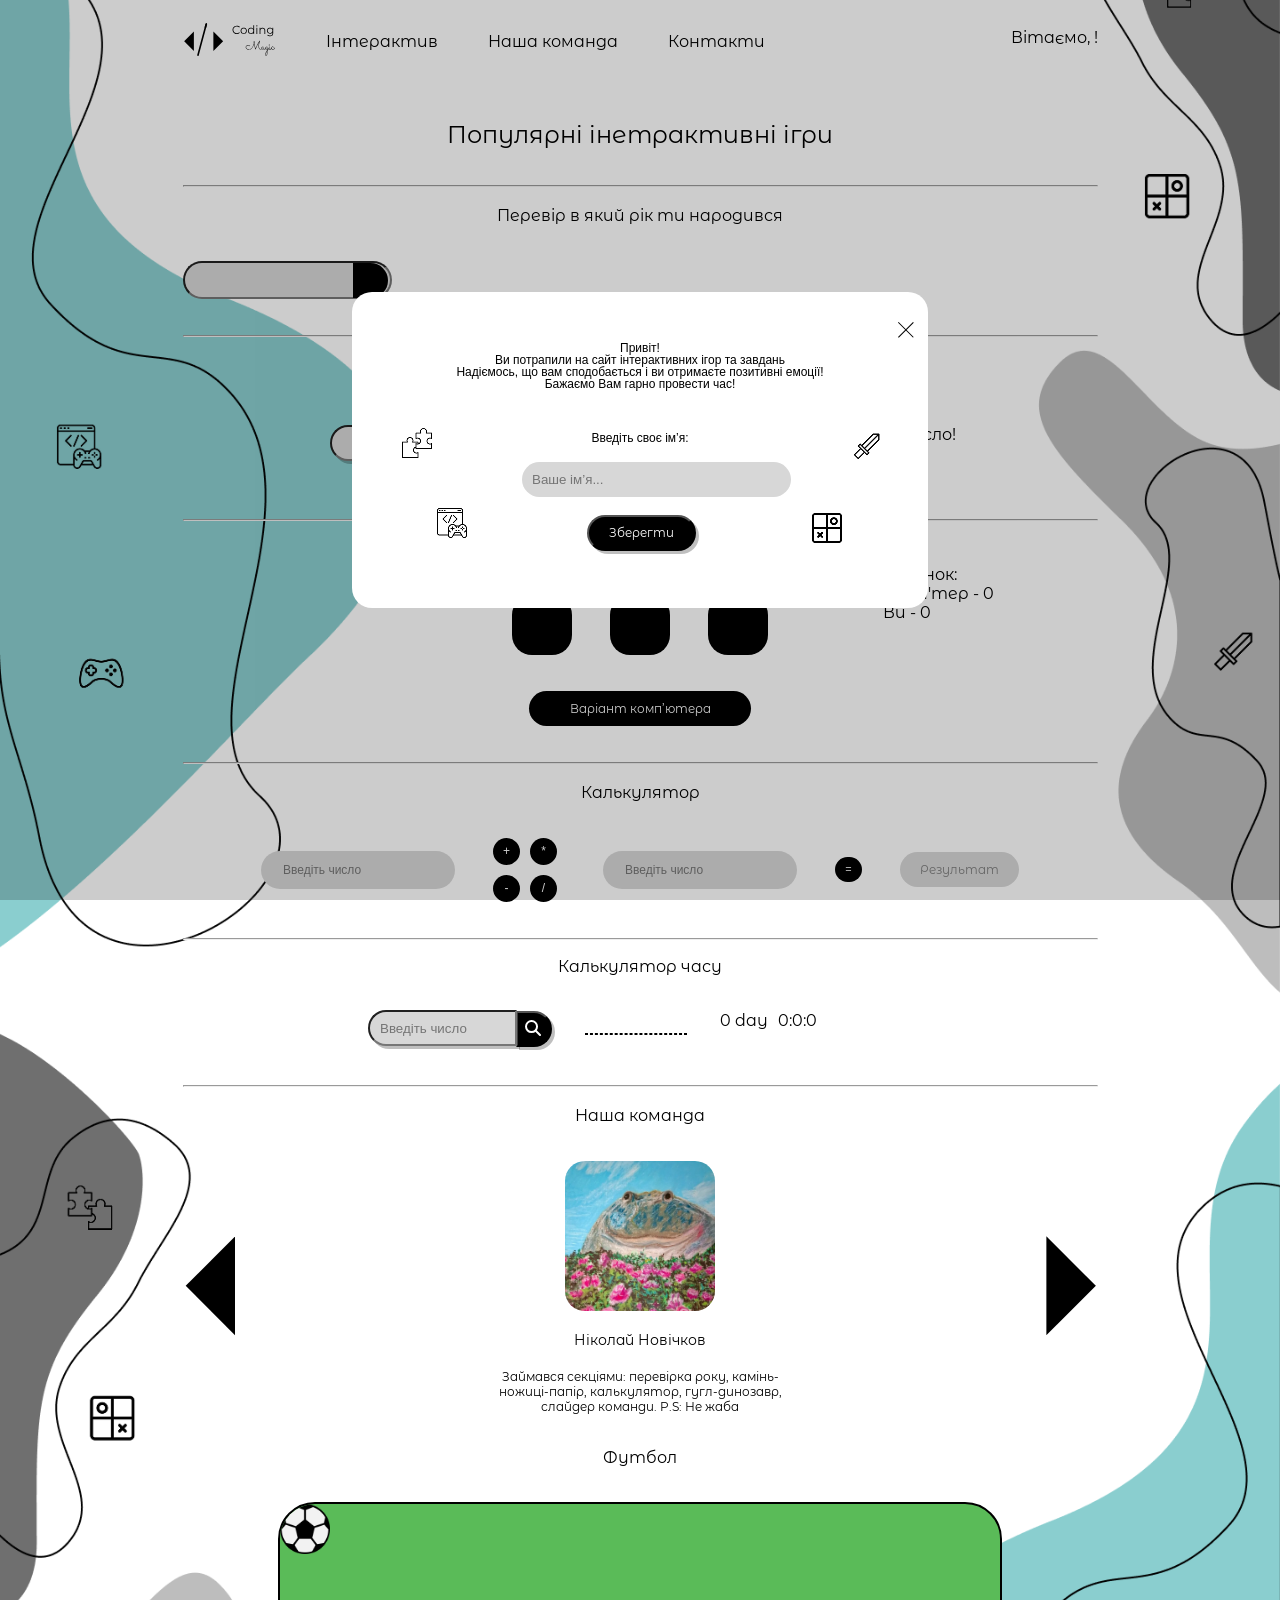
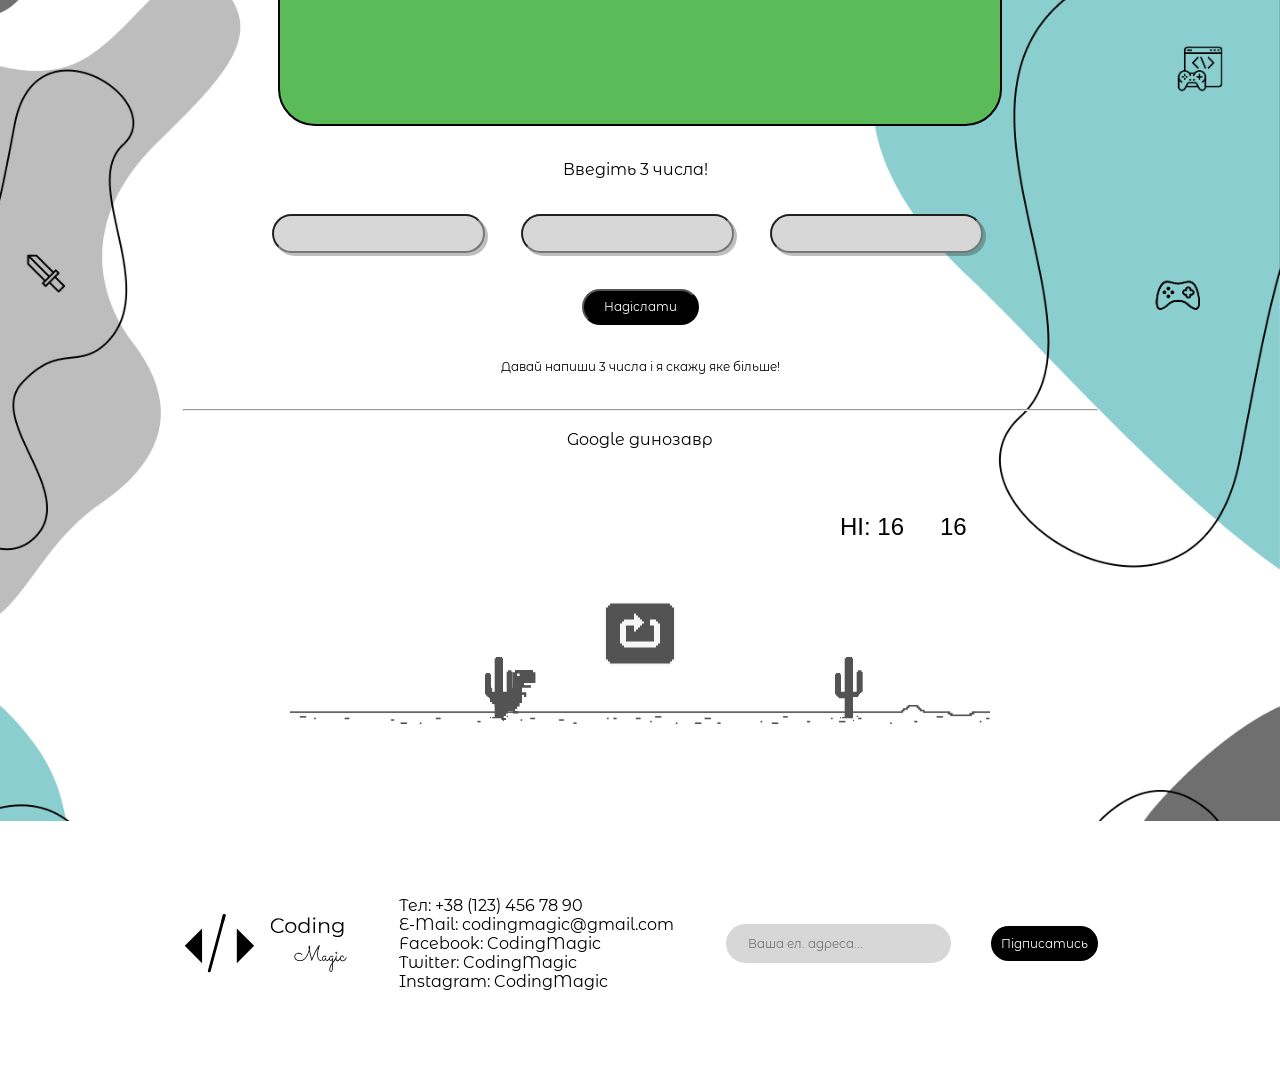
==== commit e55f02b9: "do modal" ====
--- a/index.html
+++ b/index.html
@@ -26,7 +26,53 @@
     <link rel="stylesheet" href="./css/main.css" />
   </head>
   <body>
-    <div class="container"></div>
+
+            <button class="btn-open" data-modal-open>відкрити модалку</button>
+    <div class="backdrop is-hidden" data-modal>
+      <div class="modal">
+        <button class="btn-close" data-modal-close>
+          <img src="./images/modal/Vector 234.png" alt="" />
+        </button>
+        <h2 class="modal-title">
+          Привіт! <br />
+          Ви потрапили на сайт інтерактивних ігор та завдань<br />
+          Надіємось, що вам сподобається і ви отримаєте позитивні емоції!<br />
+          Бажаємо Вам гарно провести час!<br />
+        </h2>
+        <p class="text-modal">Введіть своє ім’я:</p>
+        <form action="" class="modal-form">
+          <input
+            type="text"
+            name=""
+            id=""
+            placeholder="Ваше ім’я..."
+            class="inp-modal"
+          />
+          <br />
+          <button type="submit" class="modal-btn" data-modal-close data-modal-open-thank>Зберегти</button>
+        </form>
+        <img src="./images/modal/game-development 1.png" alt="" class="puzzle-img">
+        <img src="./images/modal/puzzle 1.png" alt="" class="sword-img">
+        <img src="./images/modal/sword 1.png" alt="" class="tic-tac-toe-img">
+        <img src="./images/modal/tic-tac-toe 1.png" alt="" class="game-development-img">
+      </div>
+    </div>
+
+     <div class="backdrop-thank is-hidden" data-modal-thank>
+      <div class="modal-thank">
+        <button class="btn-close-thank" data-modal-close-thank data-modal-close>
+          <img src="./images/modal/Vector 234.png" alt="" />
+        </button>
+        <h2 class="modal-title-thank">
+          Дякую за підписку!
+        </h2>
+        <img src="./images/modal/Group 133.png" alt="" class="modal-img-thank">
+      </div>
+    </div>
+
+
+
+
     <header class="header">
       <div class="container">
         <nav class="nav">
@@ -296,6 +342,7 @@
     <script type="module" src="./js/time-calculator.js"></script>
     <script type="module" src="./js/football.js"></script>
     <script type="module" src="./js/3-numbers.js"></script>
+    <script type="module" src="./js/modal.js"></script>
     <script type="module" src="./js/theme.js"></script>
   </body>
 </html>
--- a/css/main.css
+++ b/css/main.css
@@ -788,6 +788,181 @@
   text-align: center;
 }
 
+.backdrop {
+  position: fixed;
+  top: 0;
+  left: 0;
+  width: 100vw;
+  height: 100vh;
+  background-color: rgba(0, 0, 0, 0.2);
+  z-index: 100;
+  -webkit-transition: opacity 400ms ease-in-out, visibility 400ms ease-in-out;
+  transition: opacity 400ms ease-in-out, visibility 400ms ease-in-out;
+}
+
+.is-hidden {
+  display: none;
+}
+
+.modal {
+  width: 576px;
+  height: 316px;
+  background-color: #fff;
+  border-radius: 20px;
+  position: relative;
+  top: 50%;
+  left: 50%;
+  -webkit-transform: translate(-50%, -50%);
+          transform: translate(-50%, -50%);
+  -webkit-transition: opacity 250ms cubic-bezier(0.4, 0, 0.2, 1) ease-in-out;
+  transition: opacity 250ms cubic-bezier(0.4, 0, 0.2, 1) ease-in-out;
+}
+
+.btn-close {
+  border: none;
+  background-color: #fff;
+  margin-left: 546px;
+  margin-top: 30px;
+}
+
+.modal-title {
+  font-family: "Inter", sans-serif;
+  font-weight: 400;
+  font-size: 12px;
+  line-height: 100%;
+  letter-spacing: 0%;
+  text-align: center;
+}
+
+.text-modal {
+  font-family: "Inter", sans-serif;
+  font-weight: 400;
+  font-size: 12px;
+  line-height: 100%;
+  letter-spacing: 0%;
+  text-align: center;
+  margin-top: 42px;
+}
+
+.inp-modal {
+  border-radius: 20px;
+  padding-top: 10px;
+  padding-right: 90px;
+  padding-bottom: 10px;
+  padding-left: 10px;
+  gap: 10px;
+  background: rgb(215, 215, 215);
+  border: none;
+  margin-left: 170px;
+  margin-top: 18px;
+}
+
+.modal-btn {
+  border-radius: 20px;
+  padding-top: 10px;
+  padding-right: 20px;
+  padding-bottom: 10px;
+  padding-left: 20px;
+  gap: 10px;
+  background: rgb(0, 0, 0);
+  -webkit-box-shadow: 3px 3px 0px 0px rgba(0, 0, 0, 0.25);
+          box-shadow: 3px 3px 0px 0px rgba(0, 0, 0, 0.25);
+  color: white;
+  font-family: "Montserrat Alternates", sans-serif;
+  font-weight: 400;
+  font-size: 12px;
+  line-height: 100%;
+  letter-spacing: 0%;
+  margin-left: 235px;
+  margin-top: 18px;
+}
+
+.backdrop-thank {
+  position: fixed;
+  top: 0;
+  left: 0;
+  width: 100vw;
+  height: 100vh;
+  background-color: rgba(0, 0, 0, 0.2);
+  z-index: 100;
+  -webkit-transition: opacity 400ms ease-in-out, visibility 400ms ease-in-out;
+  transition: opacity 400ms ease-in-out, visibility 400ms ease-in-out;
+}
+
+.modal-thank {
+  width: 463px;
+  height: 245px;
+  background-color: #fff;
+  border-radius: 20px;
+  position: relative;
+  top: 50%;
+  left: 50%;
+  -webkit-transform: translate(-50%, -50%);
+          transform: translate(-50%, -50%);
+  -webkit-transition: opacity 250ms cubic-bezier(0.4, 0, 0.2, 1) ease-in-out;
+  transition: opacity 250ms cubic-bezier(0.4, 0, 0.2, 1) ease-in-out;
+}
+
+.modal-title-thank {
+  font-family: "Inter", sans-serif;
+  font-weight: 400;
+  font-size: 20px;
+  line-height: 100%;
+  letter-spacing: 0%;
+  text-align: center;
+  margin-top: 59px;
+  margin-bottom: 138px;
+}
+
+.btn-close-thank {
+  border: none;
+  background-color: #fff;
+  margin-left: 425px;
+  margin-top: 30px;
+}
+
+.btn-open {
+  display: none;
+}
+
+.modal-img-thank {
+  position: absolute;
+  bottom: 50px;
+  left: 45px;
+}
+
+.puzzle-img {
+  position: absolute;
+  bottom: 70px;
+  left: 85px;
+  width: 30px;
+  height: 30px;
+}
+
+.sword-img {
+  position: absolute;
+  bottom: 150px;
+  left: 50px;
+  width: 30px;
+  height: 30px;
+}
+
+.tic-tac-toe-img {
+  position: absolute;
+  left: 500px;
+  bottom: 147px;
+  width: 30px;
+  height: 30px;
+}
+
+.game-development-img {
+  position: absolute;
+  left: 460px;
+  bottom: 65px;
+  width: 30px;
+  height: 30px;
+}
+
 .nav {
   display: -webkit-box;
   display: -ms-flexbox;
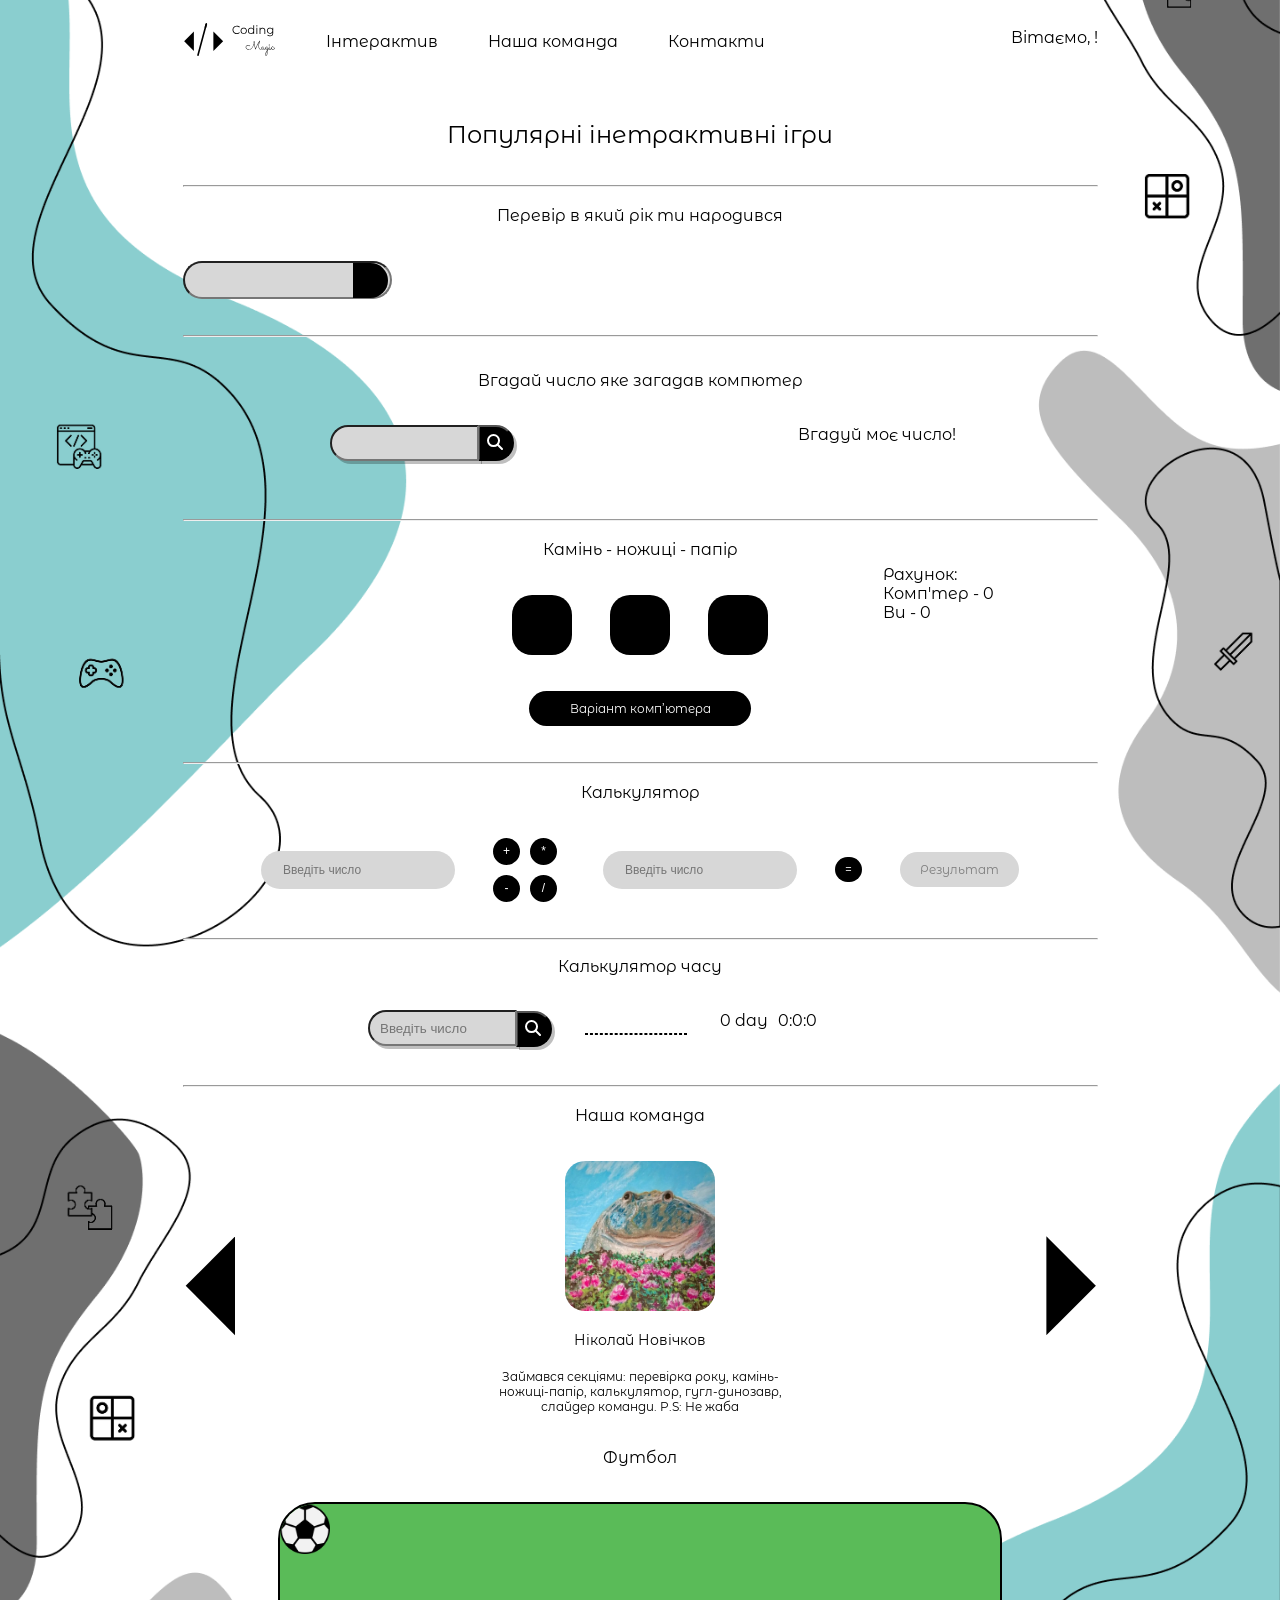
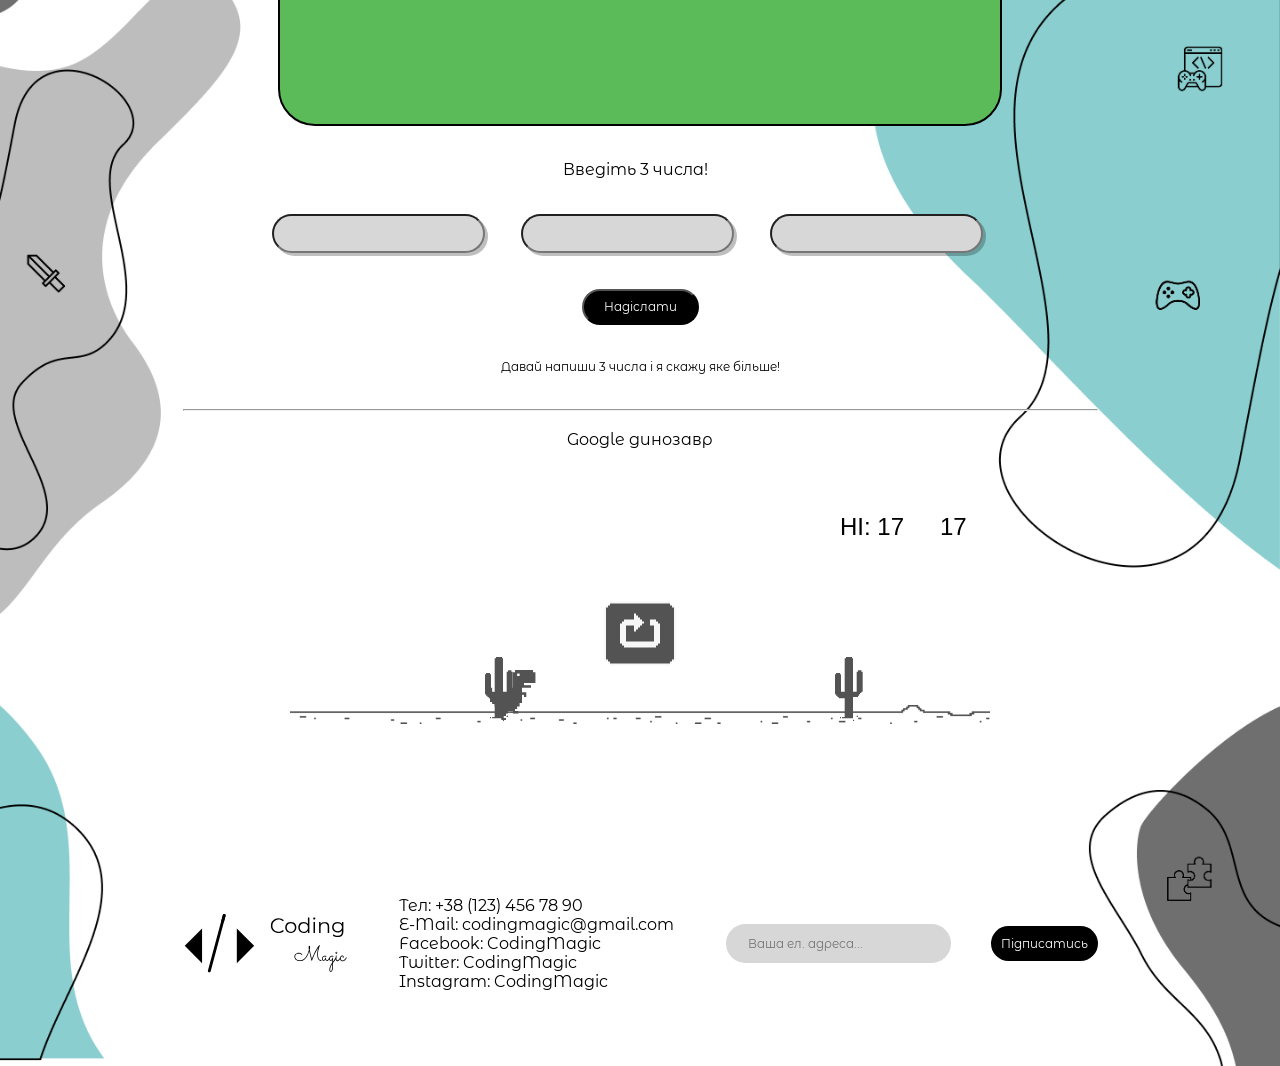
==== commit 920d98f3: "Merge branch 'main' of https://github.com/chachapury9/Coding-Magic" ====
--- a/index.html
+++ b/index.html
@@ -26,53 +26,7 @@
     <link rel="stylesheet" href="./css/main.css" />
   </head>
   <body>
-
-            <button class="btn-open" data-modal-open>відкрити модалку</button>
-    <div class="backdrop is-hidden" data-modal>
-      <div class="modal">
-        <button class="btn-close" data-modal-close>
-          <img src="./images/modal/Vector 234.png" alt="" />
-        </button>
-        <h2 class="modal-title">
-          Привіт! <br />
-          Ви потрапили на сайт інтерактивних ігор та завдань<br />
-          Надіємось, що вам сподобається і ви отримаєте позитивні емоції!<br />
-          Бажаємо Вам гарно провести час!<br />
-        </h2>
-        <p class="text-modal">Введіть своє ім’я:</p>
-        <form action="" class="modal-form">
-          <input
-            type="text"
-            name=""
-            id=""
-            placeholder="Ваше ім’я..."
-            class="inp-modal"
-          />
-          <br />
-          <button type="submit" class="modal-btn" data-modal-close data-modal-open-thank>Зберегти</button>
-        </form>
-        <img src="./images/modal/game-development 1.png" alt="" class="puzzle-img">
-        <img src="./images/modal/puzzle 1.png" alt="" class="sword-img">
-        <img src="./images/modal/sword 1.png" alt="" class="tic-tac-toe-img">
-        <img src="./images/modal/tic-tac-toe 1.png" alt="" class="game-development-img">
-      </div>
-    </div>
-
-     <div class="backdrop-thank is-hidden" data-modal-thank>
-      <div class="modal-thank">
-        <button class="btn-close-thank" data-modal-close-thank data-modal-close>
-          <img src="./images/modal/Vector 234.png" alt="" />
-        </button>
-        <h2 class="modal-title-thank">
-          Дякую за підписку!
-        </h2>
-        <img src="./images/modal/Group 133.png" alt="" class="modal-img-thank">
-      </div>
-    </div>
-
-
-
-
+    <div class="container"></div>
     <header class="header">
       <div class="container">
         <nav class="nav">
@@ -342,7 +296,6 @@
     <script type="module" src="./js/time-calculator.js"></script>
     <script type="module" src="./js/football.js"></script>
     <script type="module" src="./js/3-numbers.js"></script>
-    <script type="module" src="./js/modal.js"></script>
     <script type="module" src="./js/theme.js"></script>
   </body>
 </html>
--- a/css/main.css
+++ b/css/main.css
@@ -788,181 +788,6 @@
   text-align: center;
 }
 
-.backdrop {
-  position: fixed;
-  top: 0;
-  left: 0;
-  width: 100vw;
-  height: 100vh;
-  background-color: rgba(0, 0, 0, 0.2);
-  z-index: 100;
-  -webkit-transition: opacity 400ms ease-in-out, visibility 400ms ease-in-out;
-  transition: opacity 400ms ease-in-out, visibility 400ms ease-in-out;
-}
-
-.is-hidden {
-  display: none;
-}
-
-.modal {
-  width: 576px;
-  height: 316px;
-  background-color: #fff;
-  border-radius: 20px;
-  position: relative;
-  top: 50%;
-  left: 50%;
-  -webkit-transform: translate(-50%, -50%);
-          transform: translate(-50%, -50%);
-  -webkit-transition: opacity 250ms cubic-bezier(0.4, 0, 0.2, 1) ease-in-out;
-  transition: opacity 250ms cubic-bezier(0.4, 0, 0.2, 1) ease-in-out;
-}
-
-.btn-close {
-  border: none;
-  background-color: #fff;
-  margin-left: 546px;
-  margin-top: 30px;
-}
-
-.modal-title {
-  font-family: "Inter", sans-serif;
-  font-weight: 400;
-  font-size: 12px;
-  line-height: 100%;
-  letter-spacing: 0%;
-  text-align: center;
-}
-
-.text-modal {
-  font-family: "Inter", sans-serif;
-  font-weight: 400;
-  font-size: 12px;
-  line-height: 100%;
-  letter-spacing: 0%;
-  text-align: center;
-  margin-top: 42px;
-}
-
-.inp-modal {
-  border-radius: 20px;
-  padding-top: 10px;
-  padding-right: 90px;
-  padding-bottom: 10px;
-  padding-left: 10px;
-  gap: 10px;
-  background: rgb(215, 215, 215);
-  border: none;
-  margin-left: 170px;
-  margin-top: 18px;
-}
-
-.modal-btn {
-  border-radius: 20px;
-  padding-top: 10px;
-  padding-right: 20px;
-  padding-bottom: 10px;
-  padding-left: 20px;
-  gap: 10px;
-  background: rgb(0, 0, 0);
-  -webkit-box-shadow: 3px 3px 0px 0px rgba(0, 0, 0, 0.25);
-          box-shadow: 3px 3px 0px 0px rgba(0, 0, 0, 0.25);
-  color: white;
-  font-family: "Montserrat Alternates", sans-serif;
-  font-weight: 400;
-  font-size: 12px;
-  line-height: 100%;
-  letter-spacing: 0%;
-  margin-left: 235px;
-  margin-top: 18px;
-}
-
-.backdrop-thank {
-  position: fixed;
-  top: 0;
-  left: 0;
-  width: 100vw;
-  height: 100vh;
-  background-color: rgba(0, 0, 0, 0.2);
-  z-index: 100;
-  -webkit-transition: opacity 400ms ease-in-out, visibility 400ms ease-in-out;
-  transition: opacity 400ms ease-in-out, visibility 400ms ease-in-out;
-}
-
-.modal-thank {
-  width: 463px;
-  height: 245px;
-  background-color: #fff;
-  border-radius: 20px;
-  position: relative;
-  top: 50%;
-  left: 50%;
-  -webkit-transform: translate(-50%, -50%);
-          transform: translate(-50%, -50%);
-  -webkit-transition: opacity 250ms cubic-bezier(0.4, 0, 0.2, 1) ease-in-out;
-  transition: opacity 250ms cubic-bezier(0.4, 0, 0.2, 1) ease-in-out;
-}
-
-.modal-title-thank {
-  font-family: "Inter", sans-serif;
-  font-weight: 400;
-  font-size: 20px;
-  line-height: 100%;
-  letter-spacing: 0%;
-  text-align: center;
-  margin-top: 59px;
-  margin-bottom: 138px;
-}
-
-.btn-close-thank {
-  border: none;
-  background-color: #fff;
-  margin-left: 425px;
-  margin-top: 30px;
-}
-
-.btn-open {
-  display: none;
-}
-
-.modal-img-thank {
-  position: absolute;
-  bottom: 50px;
-  left: 45px;
-}
-
-.puzzle-img {
-  position: absolute;
-  bottom: 70px;
-  left: 85px;
-  width: 30px;
-  height: 30px;
-}
-
-.sword-img {
-  position: absolute;
-  bottom: 150px;
-  left: 50px;
-  width: 30px;
-  height: 30px;
-}
-
-.tic-tac-toe-img {
-  position: absolute;
-  left: 500px;
-  bottom: 147px;
-  width: 30px;
-  height: 30px;
-}
-
-.game-development-img {
-  position: absolute;
-  left: 460px;
-  bottom: 65px;
-  width: 30px;
-  height: 30px;
-}
-
 .nav {
   display: -webkit-box;
   display: -ms-flexbox;
@@ -1014,7 +839,6 @@
 }
 
 .footer {
-  background: #ffffff;
   padding-top: 75px;
   padding-bottom: 75px;
 }
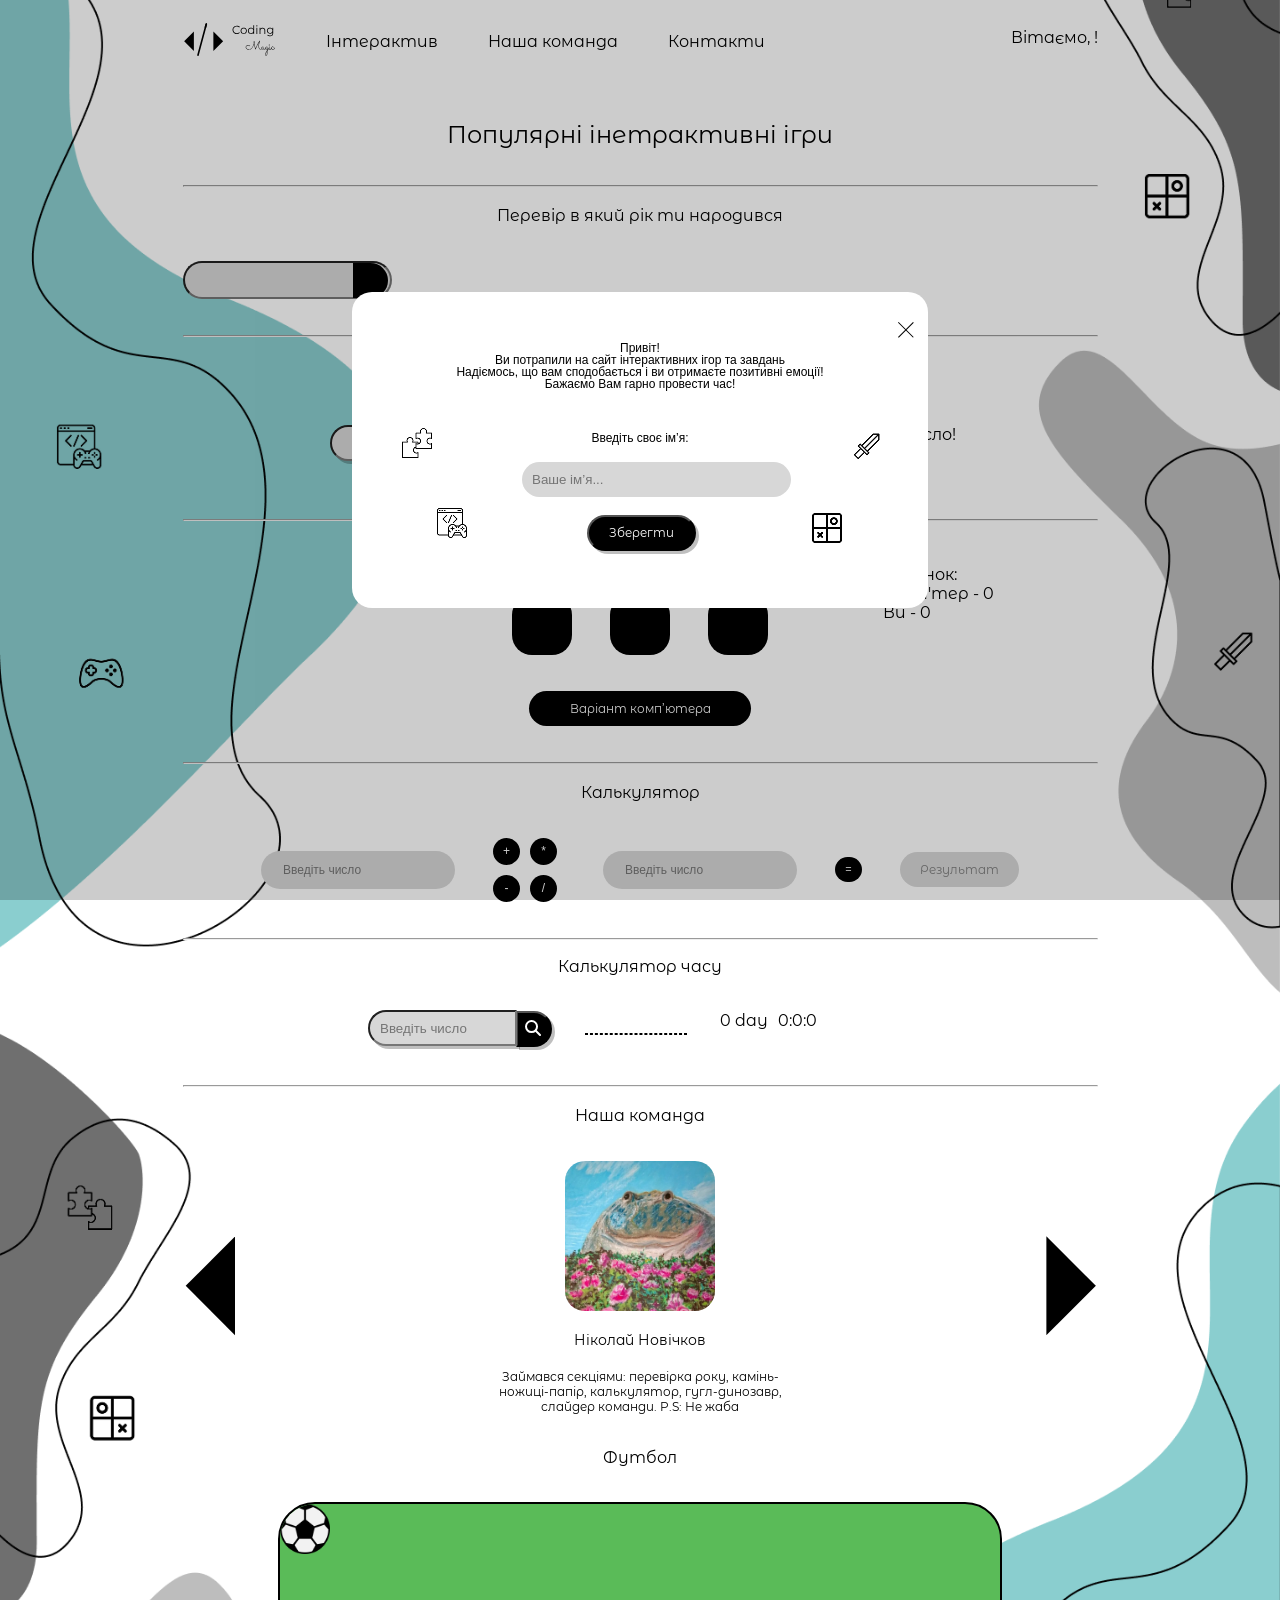
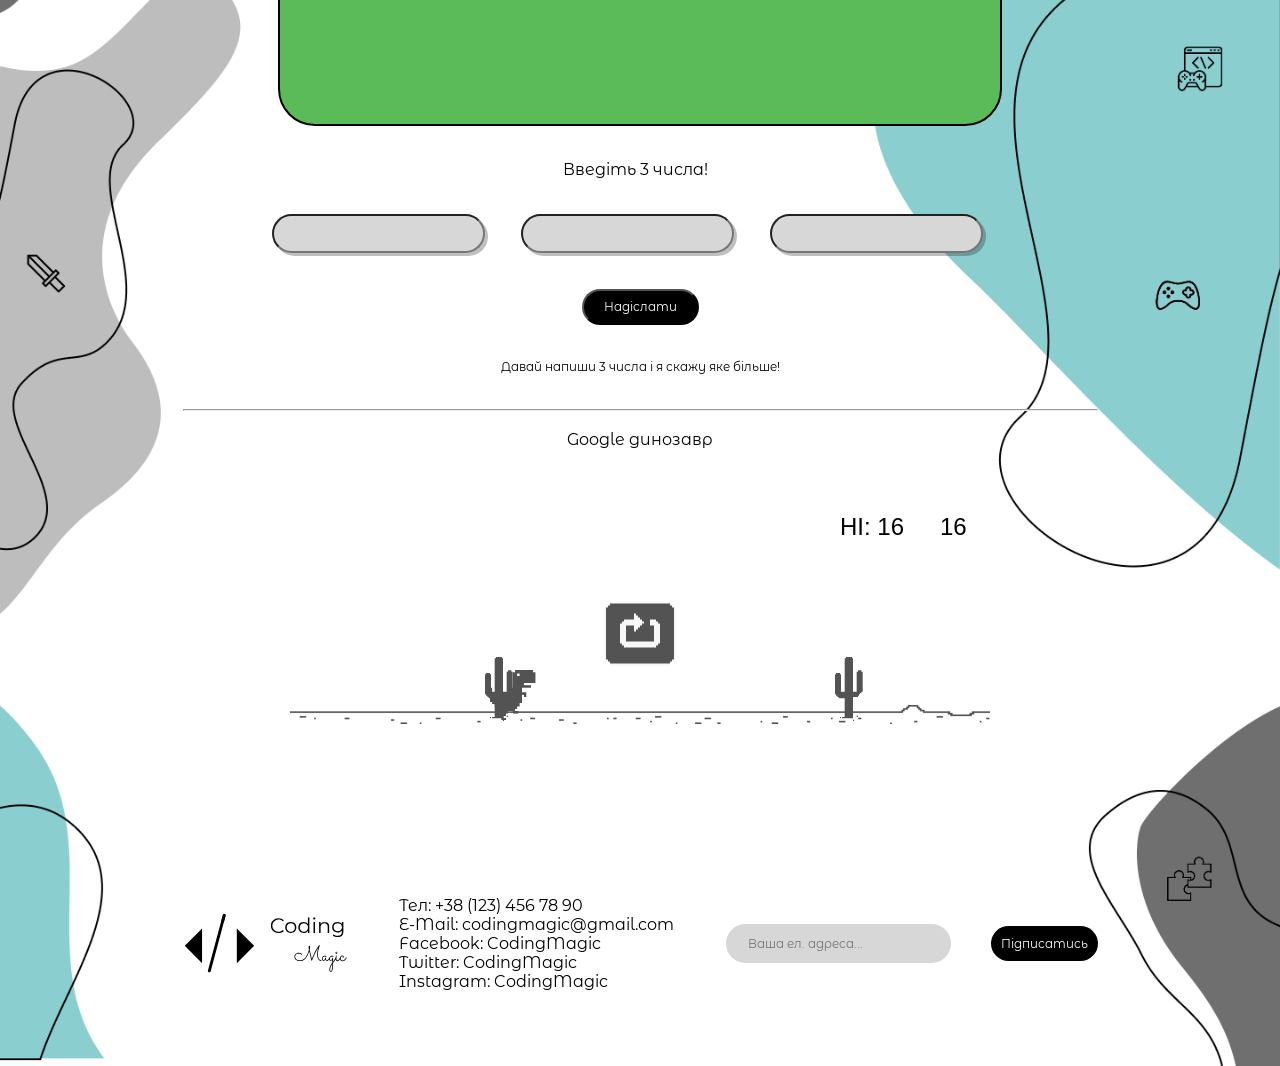
==== commit cbd73dba: "Merge pull request #9 from chachapury9/Eldar do modal" ====
--- a/index.html
+++ b/index.html
@@ -26,7 +26,53 @@
     <link rel="stylesheet" href="./css/main.css" />
   </head>
   <body>
-    <div class="container"></div>
+
+            <button class="btn-open" data-modal-open>відкрити модалку</button>
+    <div class="backdrop is-hidden" data-modal>
+      <div class="modal">
+        <button class="btn-close" data-modal-close>
+          <img src="./images/modal/Vector 234.png" alt="" />
+        </button>
+        <h2 class="modal-title">
+          Привіт! <br />
+          Ви потрапили на сайт інтерактивних ігор та завдань<br />
+          Надіємось, що вам сподобається і ви отримаєте позитивні емоції!<br />
+          Бажаємо Вам гарно провести час!<br />
+        </h2>
+        <p class="text-modal">Введіть своє ім’я:</p>
+        <form action="" class="modal-form">
+          <input
+            type="text"
+            name=""
+            id=""
+            placeholder="Ваше ім’я..."
+            class="inp-modal"
+          />
+          <br />
+          <button type="submit" class="modal-btn" data-modal-close data-modal-open-thank>Зберегти</button>
+        </form>
+        <img src="./images/modal/game-development 1.png" alt="" class="puzzle-img">
+        <img src="./images/modal/puzzle 1.png" alt="" class="sword-img">
+        <img src="./images/modal/sword 1.png" alt="" class="tic-tac-toe-img">
+        <img src="./images/modal/tic-tac-toe 1.png" alt="" class="game-development-img">
+      </div>
+    </div>
+
+     <div class="backdrop-thank is-hidden" data-modal-thank>
+      <div class="modal-thank">
+        <button class="btn-close-thank" data-modal-close-thank data-modal-close>
+          <img src="./images/modal/Vector 234.png" alt="" />
+        </button>
+        <h2 class="modal-title-thank">
+          Дякую за підписку!
+        </h2>
+        <img src="./images/modal/Group 133.png" alt="" class="modal-img-thank">
+      </div>
+    </div>
+
+
+
+
     <header class="header">
       <div class="container">
         <nav class="nav">
@@ -296,6 +342,7 @@
     <script type="module" src="./js/time-calculator.js"></script>
     <script type="module" src="./js/football.js"></script>
     <script type="module" src="./js/3-numbers.js"></script>
+    <script type="module" src="./js/modal.js"></script>
     <script type="module" src="./js/theme.js"></script>
   </body>
 </html>
--- a/css/main.css
+++ b/css/main.css
@@ -788,6 +788,181 @@
   text-align: center;
 }
 
+.backdrop {
+  position: fixed;
+  top: 0;
+  left: 0;
+  width: 100vw;
+  height: 100vh;
+  background-color: rgba(0, 0, 0, 0.2);
+  z-index: 100;
+  -webkit-transition: opacity 400ms ease-in-out, visibility 400ms ease-in-out;
+  transition: opacity 400ms ease-in-out, visibility 400ms ease-in-out;
+}
+
+.is-hidden {
+  display: none;
+}
+
+.modal {
+  width: 576px;
+  height: 316px;
+  background-color: #fff;
+  border-radius: 20px;
+  position: relative;
+  top: 50%;
+  left: 50%;
+  -webkit-transform: translate(-50%, -50%);
+          transform: translate(-50%, -50%);
+  -webkit-transition: opacity 250ms cubic-bezier(0.4, 0, 0.2, 1) ease-in-out;
+  transition: opacity 250ms cubic-bezier(0.4, 0, 0.2, 1) ease-in-out;
+}
+
+.btn-close {
+  border: none;
+  background-color: #fff;
+  margin-left: 546px;
+  margin-top: 30px;
+}
+
+.modal-title {
+  font-family: "Inter", sans-serif;
+  font-weight: 400;
+  font-size: 12px;
+  line-height: 100%;
+  letter-spacing: 0%;
+  text-align: center;
+}
+
+.text-modal {
+  font-family: "Inter", sans-serif;
+  font-weight: 400;
+  font-size: 12px;
+  line-height: 100%;
+  letter-spacing: 0%;
+  text-align: center;
+  margin-top: 42px;
+}
+
+.inp-modal {
+  border-radius: 20px;
+  padding-top: 10px;
+  padding-right: 90px;
+  padding-bottom: 10px;
+  padding-left: 10px;
+  gap: 10px;
+  background: rgb(215, 215, 215);
+  border: none;
+  margin-left: 170px;
+  margin-top: 18px;
+}
+
+.modal-btn {
+  border-radius: 20px;
+  padding-top: 10px;
+  padding-right: 20px;
+  padding-bottom: 10px;
+  padding-left: 20px;
+  gap: 10px;
+  background: rgb(0, 0, 0);
+  -webkit-box-shadow: 3px 3px 0px 0px rgba(0, 0, 0, 0.25);
+          box-shadow: 3px 3px 0px 0px rgba(0, 0, 0, 0.25);
+  color: white;
+  font-family: "Montserrat Alternates", sans-serif;
+  font-weight: 400;
+  font-size: 12px;
+  line-height: 100%;
+  letter-spacing: 0%;
+  margin-left: 235px;
+  margin-top: 18px;
+}
+
+.backdrop-thank {
+  position: fixed;
+  top: 0;
+  left: 0;
+  width: 100vw;
+  height: 100vh;
+  background-color: rgba(0, 0, 0, 0.2);
+  z-index: 100;
+  -webkit-transition: opacity 400ms ease-in-out, visibility 400ms ease-in-out;
+  transition: opacity 400ms ease-in-out, visibility 400ms ease-in-out;
+}
+
+.modal-thank {
+  width: 463px;
+  height: 245px;
+  background-color: #fff;
+  border-radius: 20px;
+  position: relative;
+  top: 50%;
+  left: 50%;
+  -webkit-transform: translate(-50%, -50%);
+          transform: translate(-50%, -50%);
+  -webkit-transition: opacity 250ms cubic-bezier(0.4, 0, 0.2, 1) ease-in-out;
+  transition: opacity 250ms cubic-bezier(0.4, 0, 0.2, 1) ease-in-out;
+}
+
+.modal-title-thank {
+  font-family: "Inter", sans-serif;
+  font-weight: 400;
+  font-size: 20px;
+  line-height: 100%;
+  letter-spacing: 0%;
+  text-align: center;
+  margin-top: 59px;
+  margin-bottom: 138px;
+}
+
+.btn-close-thank {
+  border: none;
+  background-color: #fff;
+  margin-left: 425px;
+  margin-top: 30px;
+}
+
+.btn-open {
+  display: none;
+}
+
+.modal-img-thank {
+  position: absolute;
+  bottom: 50px;
+  left: 45px;
+}
+
+.puzzle-img {
+  position: absolute;
+  bottom: 70px;
+  left: 85px;
+  width: 30px;
+  height: 30px;
+}
+
+.sword-img {
+  position: absolute;
+  bottom: 150px;
+  left: 50px;
+  width: 30px;
+  height: 30px;
+}
+
+.tic-tac-toe-img {
+  position: absolute;
+  left: 500px;
+  bottom: 147px;
+  width: 30px;
+  height: 30px;
+}
+
+.game-development-img {
+  position: absolute;
+  left: 460px;
+  bottom: 65px;
+  width: 30px;
+  height: 30px;
+}
+
 .nav {
   display: -webkit-box;
   display: -ms-flexbox;
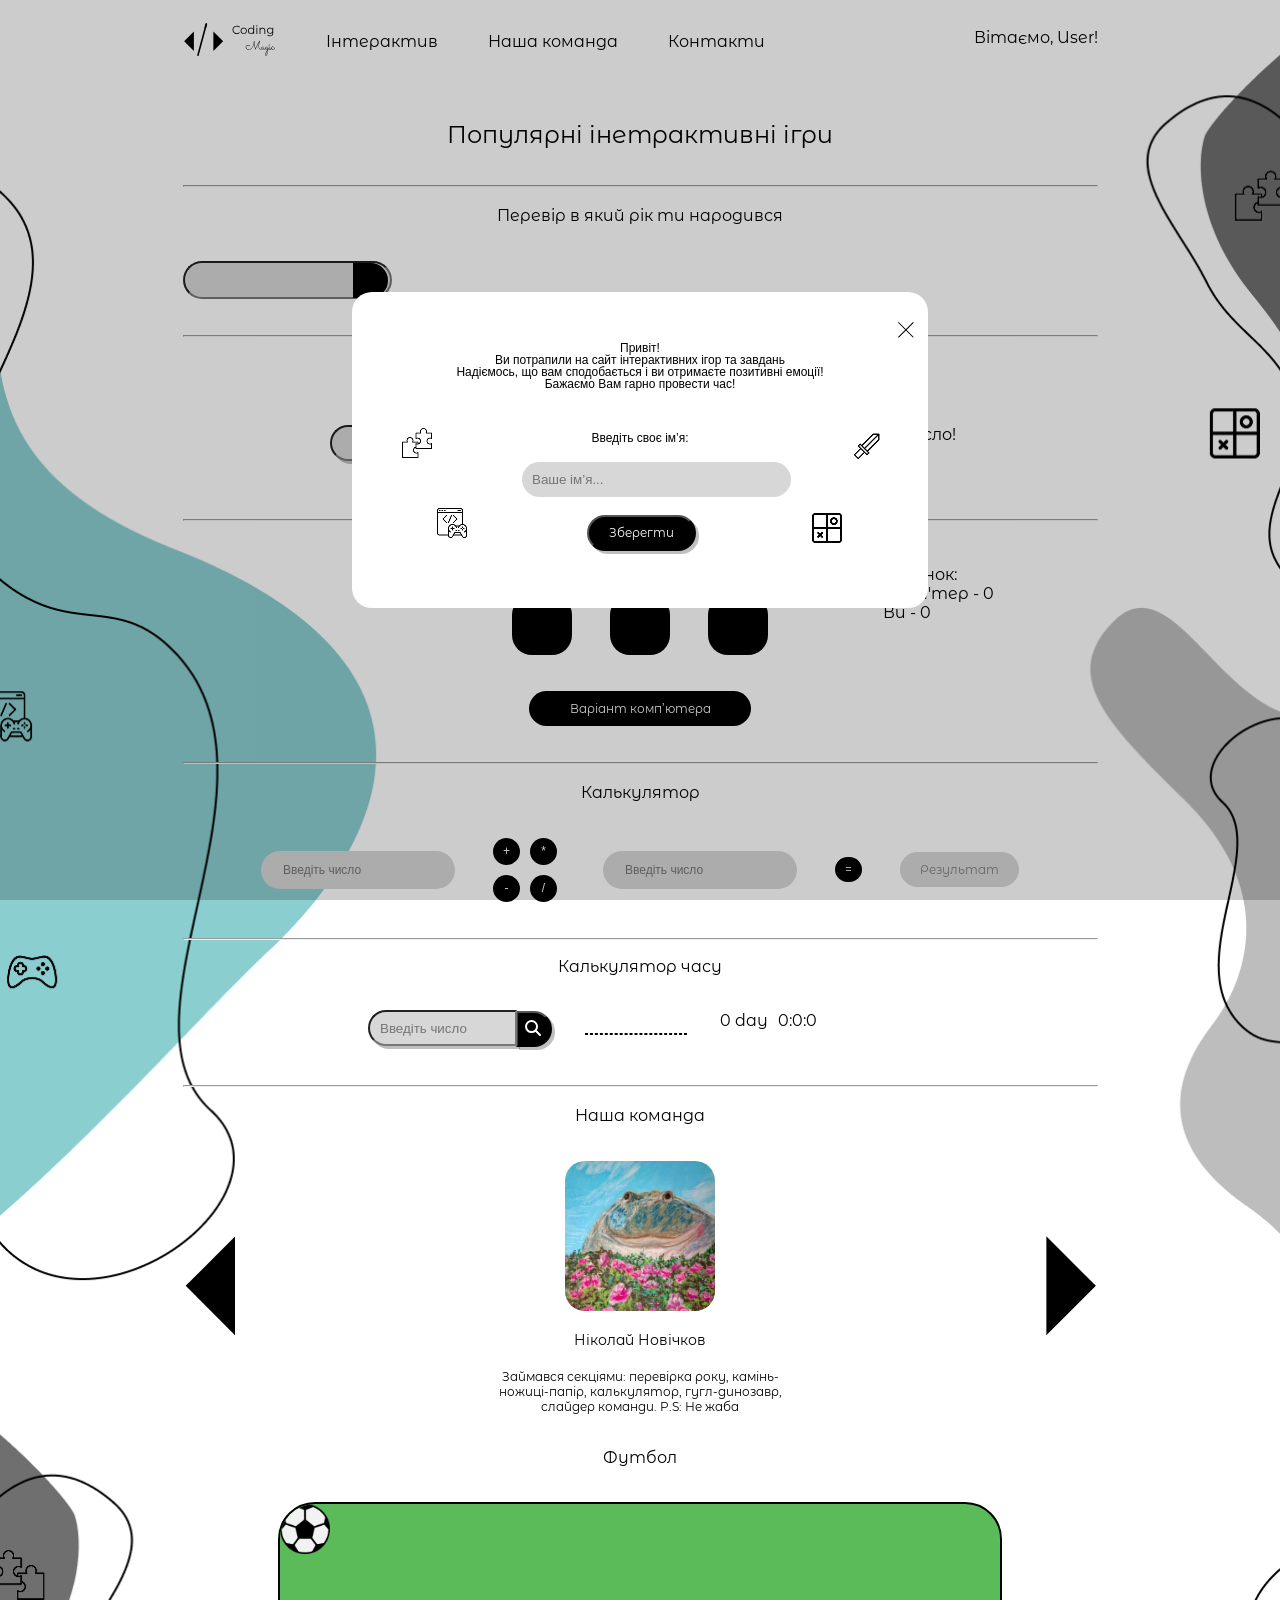
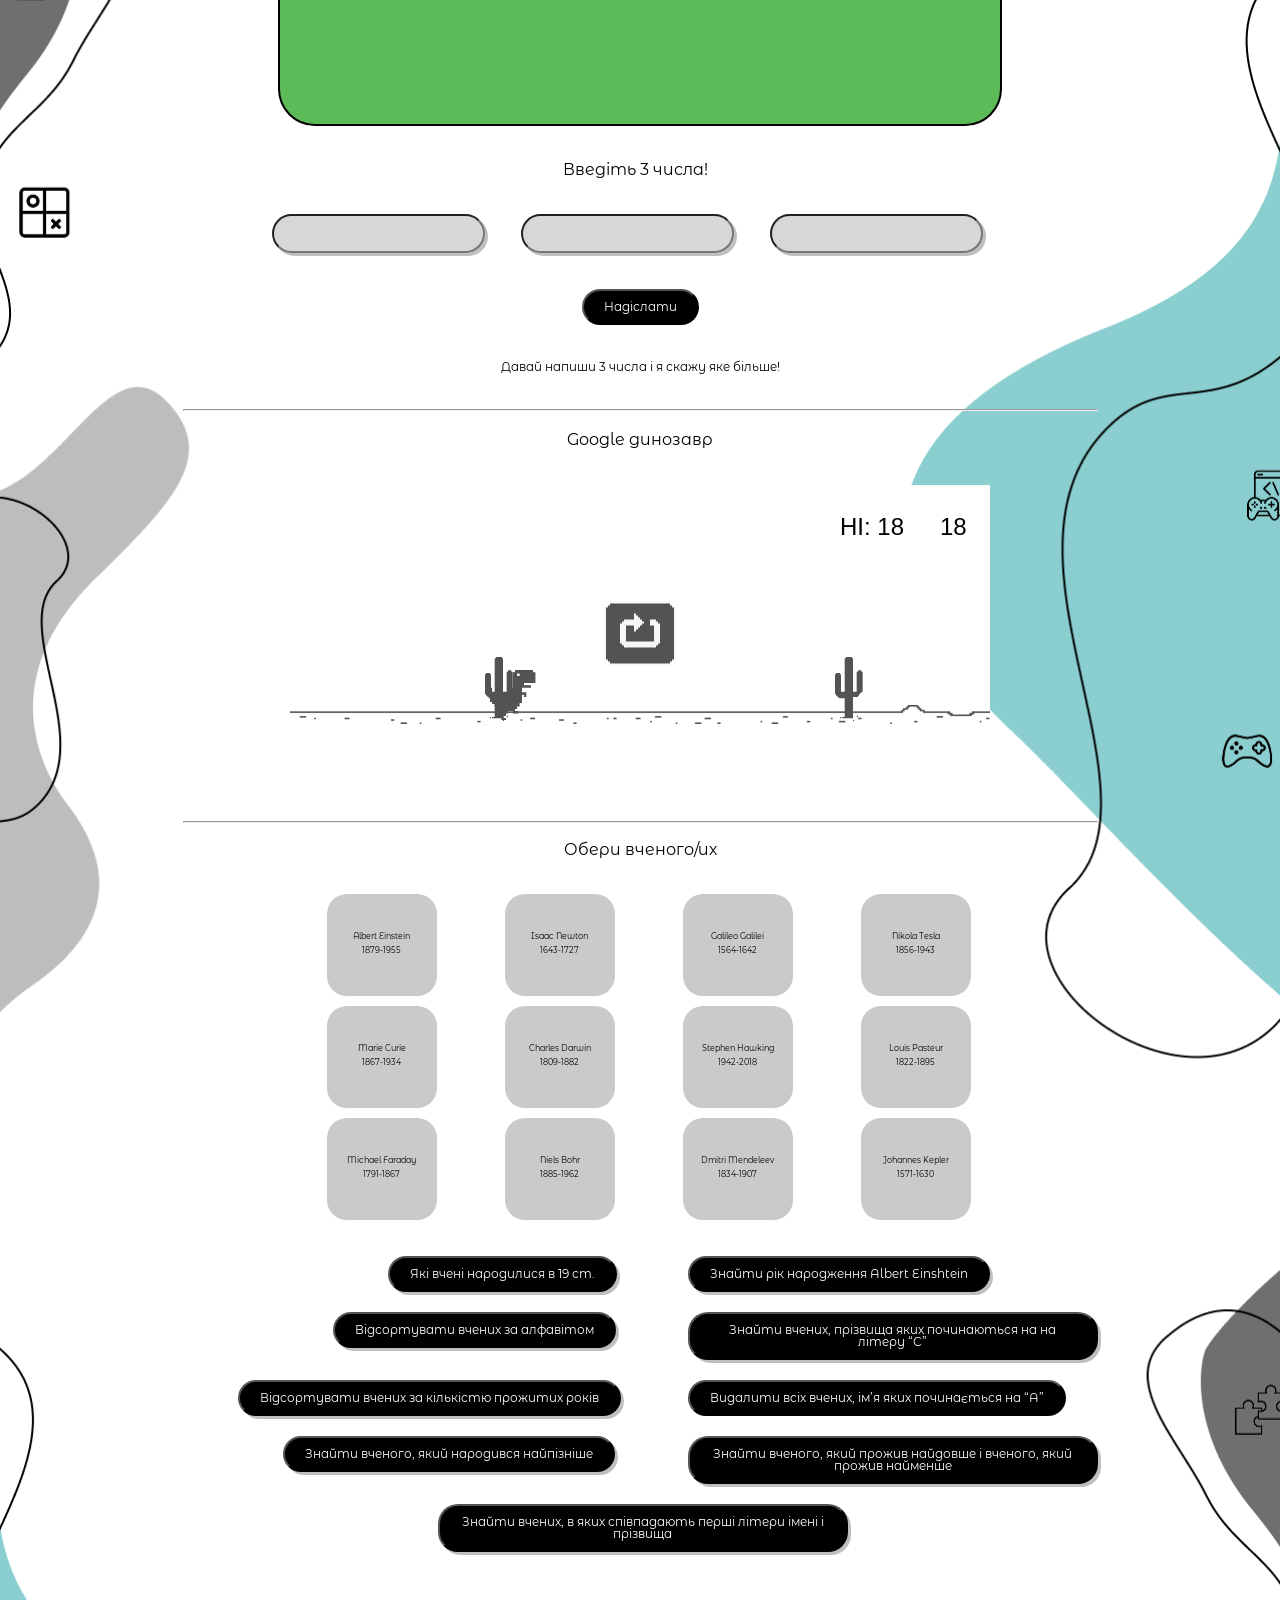
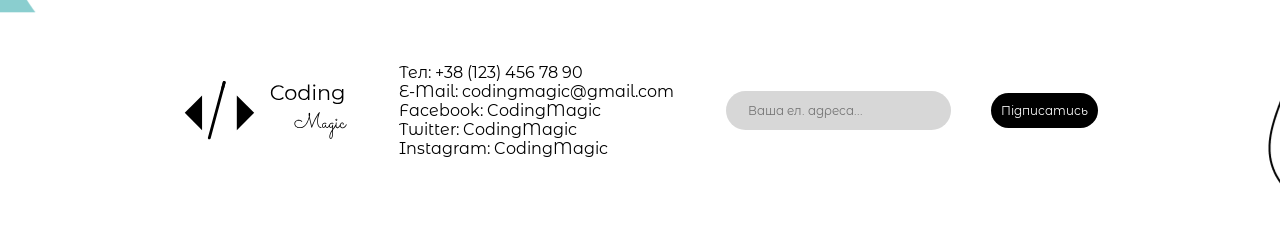
==== commit 7eab56be: "do scient" ====
--- a/index.html
+++ b/index.html
@@ -97,7 +97,7 @@
               </button>
             </li>
             <li class="nav-pref">
-              <p>Вітаємо, <span id="username"></span>!</p>
+              <p>Вітаємо, <span id="username">User</span>!</p>
             </li>
           </ul>
         </nav>
@@ -292,6 +292,171 @@
           <canvas id="canvas" width="700" height="300"></canvas>
         </div>
       </section>
+      <section class="scientist container">
+        <hr />
+        <br />
+      <h2 class="title-scientist">Обери вченого/их</h2>
+    <div class="div-scientist">
+      <ul class="scientist-list">
+        <li>
+          <div class="scientist-1">
+            <p class="text-scientist">
+              Albert Einstein<br />
+              <span>1879-1955</span>
+            </p>
+          </div>
+        </li>
+
+        <li>
+          <div class="scientist-2">
+            <p class="text-scientist">
+              Isaac Newton<br />
+              1643-1727
+            </p>
+          </div>
+        </li>
+
+        <li>
+          <div class="scientist-3">
+            <p class="text-scientist">
+              Galileo Galilei<br />
+              1564-1642
+            </p>
+          </div>
+        </li>
+
+        <li>
+          <div class="scientist-4">
+            <p class="text-scientist">
+              Nikola Tesla<br />
+              1856-1943
+            </p>
+          </div>
+        </li>
+
+        <li>
+          <div class="scientist-5">
+            <p class="text-scientist">
+              Marie Curie<br />
+              1867-1934
+            </p>
+          </div>
+        </li>
+
+        <li>
+          <div class="scientist-6">
+            <p class="text-scientist">
+              Charles Darwin<br />
+              1809-1882
+            </p>
+          </div>
+        </li>
+
+        <li>
+          <div class="scientist-7">
+            <p class="text-scientist">
+              Stephen Hawking<br />
+              1942-2018
+            </p>
+          </div>
+        </li>
+
+        <li>
+          <div class="scientist-8">
+            <p class="text-scientist">
+              Louis Pasteur<br />
+              1822-1895
+            </p>
+          </div>
+        </li>
+
+        <li>
+          <div class="scientist-9">
+            <p class="text-scientist">
+              Michael Faraday<br />
+              1791-1867
+            </p>
+          </div>
+        </li>
+
+        <li>
+          <div class="scientist-10">
+            <p class="text-scientist">
+              Niels Bohr<br />
+              1885-1962
+            </p>
+          </div>
+        </li>
+
+        <li>
+          <div class="scientist-11">
+            <p class="text-scientist">
+              Dmitri Mendeleev<br />
+              1834-1907
+            </p>
+          </div>
+        </li>
+
+        <li>
+          <div class="scientist-12">
+            <p class="text-scientist">
+              Johannes Kepler<br />
+              1571-1630
+            </p>
+          </div>
+        </li>
+      </ul>
+    </div>
+        <ul class="button-list">
+          <li>
+            <button type="button" class="btn1">
+              Які вчені народилися в 19 ст.
+            </button>
+          </li>
+          <li>
+            <button type="button" class="btn2">
+              Знайти рік народження Albert Einshtein
+            </button>
+          </li>
+          <li>
+            <button type="button" class="btn3">
+              Відсортувати вчених за алфавітом
+            </button>
+          </li>
+          <li>
+            <button type="button" class="btn4">
+              Знайти вчених, прізвища яких починаються на на літеру “С”
+            </button>
+          </li>
+          <li>
+            <button type="button" class="btn5">
+              Відсортувати вчених за кількістю прожитих років
+            </button>
+          </li>
+          <li>
+            <button type="button" class="btn6">
+              Видалити всіх вчених, ім’я яких починається на “А”
+            </button>
+          </li>
+          <li>
+            <button type="button" class="btn7">
+              Знайти вченого, який народився найпізніше
+            </button>
+          </li>
+          <li>
+            <button type="button" class="btn8">
+              Знайти вченого, який прожив найдовше і вченого, який прожив
+              найменше
+            </button>
+          </li>
+          <li class="last-button">
+            <button type="button" class="btn9">
+              Знайти вчених, в яких співпадають перші літери імені і прізвища
+            </button>
+          </li>
+        </ul>
+      </section>
+      
     </main>
     <footer class="footer">
       <div class="container">
@@ -342,6 +507,7 @@
     <script type="module" src="./js/time-calculator.js"></script>
     <script type="module" src="./js/football.js"></script>
     <script type="module" src="./js/3-numbers.js"></script>
+        <script type="module" src="./js/scientist.js"></script>
     <script type="module" src="./js/modal.js"></script>
     <script type="module" src="./js/theme.js"></script>
   </body>
--- a/css/main.css
+++ b/css/main.css
@@ -963,6 +963,430 @@
   height: 30px;
 }
 
+.title-scientist {
+  font-family: "Montserrat Alternates", sans-serif;
+  font-weight: 400;
+  font-size: 16px;
+  line-height: 100%;
+  letter-spacing: 0%;
+  text-align: center;
+  margin-bottom: 36px;
+}
+
+.button-list {
+  display: grid;
+  grid-template-columns: repeat(2, 1fr);
+  gap: 20px 40px;
+  list-style: none;
+  margin-top: 36px;
+  margin-left: 55px;
+}
+
+.scientist-list {
+  display: -webkit-box;
+  display: -ms-flexbox;
+  display: flex;
+  -ms-flex-wrap: wrap;
+      flex-wrap: wrap;
+  gap: 10px 10px;
+  -webkit-box-pack: center;
+      -ms-flex-pack: center;
+          justify-content: center;
+  margin-left: 75px;
+}
+
+.scientist-list li {
+  width: 20%;
+}
+
+.btn1 {
+  border-radius: 20px;
+  padding-top: 10px;
+  padding-right: 20px;
+  padding-bottom: 10px;
+  padding-left: 20px;
+  gap: 10px;
+  background: rgb(0, 0, 0);
+  -webkit-box-shadow: 3px 3px 0px 0px rgba(0, 0, 0, 0.25);
+          box-shadow: 3px 3px 0px 0px rgba(0, 0, 0, 0.25);
+  color: white;
+  font-family: "Montserrat Alternates", sans-serif;
+  font-weight: 400;
+  font-size: 12px;
+  line-height: 100%;
+  letter-spacing: 0%;
+  text-align: right;
+  margin-left: 150px;
+}
+
+.btn2 {
+  border-radius: 20px;
+  padding-top: 10px;
+  padding-right: 20px;
+  padding-bottom: 10px;
+  padding-left: 20px;
+  gap: 10px;
+  background: rgb(0, 0, 0);
+  -webkit-box-shadow: 3px 3px 0px 0px rgba(0, 0, 0, 0.25);
+          box-shadow: 3px 3px 0px 0px rgba(0, 0, 0, 0.25);
+  color: white;
+  font-family: "Montserrat Alternates", sans-serif;
+  font-weight: 400;
+  font-size: 12px;
+  line-height: 100%;
+  letter-spacing: 0%;
+}
+
+.btn3 {
+  border-radius: 20px;
+  padding-top: 10px;
+  padding-right: 20px;
+  padding-bottom: 10px;
+  padding-left: 20px;
+  gap: 10px;
+  background: rgb(0, 0, 0);
+  -webkit-box-shadow: 3px 3px 0px 0px rgba(0, 0, 0, 0.25);
+          box-shadow: 3px 3px 0px 0px rgba(0, 0, 0, 0.25);
+  color: white;
+  font-family: "Montserrat Alternates", sans-serif;
+  font-weight: 400;
+  font-size: 12px;
+  line-height: 100%;
+  letter-spacing: 0%;
+  text-align: right;
+  margin-left: 95px;
+}
+
+.btn4 {
+  border-radius: 20px;
+  padding-top: 10px;
+  padding-right: 20px;
+  padding-bottom: 10px;
+  padding-left: 20px;
+  gap: 10px;
+  background: rgb(0, 0, 0);
+  -webkit-box-shadow: 3px 3px 0px 0px rgba(0, 0, 0, 0.25);
+          box-shadow: 3px 3px 0px 0px rgba(0, 0, 0, 0.25);
+  color: white;
+  font-family: "Montserrat Alternates", sans-serif;
+  font-weight: 400;
+  font-size: 12px;
+  line-height: 100%;
+  letter-spacing: 0%;
+}
+
+.btn5 {
+  border-radius: 20px;
+  padding-top: 10px;
+  padding-right: 20px;
+  padding-bottom: 10px;
+  padding-left: 20px;
+  gap: 10px;
+  background: rgb(0, 0, 0);
+  -webkit-box-shadow: 3px 3px 0px 0px rgba(0, 0, 0, 0.25);
+          box-shadow: 3px 3px 0px 0px rgba(0, 0, 0, 0.25);
+  color: white;
+  font-family: "Montserrat Alternates", sans-serif;
+  font-weight: 400;
+  font-size: 12px;
+  line-height: 100%;
+  letter-spacing: 0%;
+  text-align: right;
+  margin-left: 0px;
+}
+
+.btn6 {
+  border-radius: 20px;
+  padding-top: 10px;
+  padding-right: 20px;
+  padding-bottom: 10px;
+  padding-left: 20px;
+  gap: 10px;
+  background: rgb(0, 0, 0);
+  color: white;
+  font-family: "Montserrat Alternates", sans-serif;
+  font-weight: 400;
+  font-size: 12px;
+  line-height: 100%;
+  letter-spacing: 0%;
+}
+
+.btn7 {
+  border-radius: 20px;
+  padding-top: 10px;
+  padding-right: 20px;
+  padding-bottom: 10px;
+  padding-left: 20px;
+  gap: 10px;
+  background: rgb(0, 0, 0);
+  -webkit-box-shadow: 3px 3px 0px 0px rgba(0, 0, 0, 0.25);
+          box-shadow: 3px 3px 0px 0px rgba(0, 0, 0, 0.25);
+  color: white;
+  font-family: "Montserrat Alternates", sans-serif;
+  font-weight: 400;
+  font-size: 12px;
+  line-height: 100%;
+  letter-spacing: 0%;
+  text-align: left;
+  margin-left: 45px;
+}
+
+.btn8 {
+  border-radius: 20px;
+  padding-top: 10px;
+  padding-right: 20px;
+  padding-bottom: 10px;
+  padding-left: 20px;
+  gap: 10px;
+  background: rgb(0, 0, 0);
+  -webkit-box-shadow: 3px 3px 0px 0px rgba(0, 0, 0, 0.25);
+          box-shadow: 3px 3px 0px 0px rgba(0, 0, 0, 0.25);
+  color: white;
+  font-family: "Montserrat Alternates", sans-serif;
+  font-weight: 400;
+  font-size: 12px;
+  line-height: 100%;
+  letter-spacing: 0%;
+}
+
+.btn9 {
+  border-radius: 20px;
+  padding-top: 10px;
+  padding-right: 20px;
+  padding-bottom: 10px;
+  padding-left: 20px;
+  gap: 10px;
+  grid-column: span 2/span 2;
+  background: rgb(0, 0, 0);
+  -webkit-box-shadow: 3px 3px 0px 0px rgba(0, 0, 0, 0.25);
+          box-shadow: 3px 3px 0px 0px rgba(0, 0, 0, 0.25);
+  color: white;
+  font-family: "Montserrat Alternates", sans-serif;
+  font-weight: 400;
+  font-size: 12px;
+  line-height: 100%;
+  letter-spacing: 0%;
+  text-align: center;
+  position: relative;
+  left: 200px;
+}
+
+.scientist-1 {
+  width: 110px;
+  height: 80px;
+  border-radius: 20px;
+  background: rgb(202, 202, 202);
+  text-align: center;
+  padding-top: 22px;
+  font-family: "Montserrat Alternates", sans-serif;
+  font-weight: 400;
+  font-size: 8px;
+  line-height: 170%;
+  letter-spacing: 0%;
+  text-align: center;
+}
+
+.scientist-2 {
+  width: 110px;
+  height: 80px;
+  border-radius: 20px;
+  background: rgb(202, 202, 202);
+  text-align: center;
+  padding-top: 22px;
+  font-family: "Montserrat Alternates", sans-serif;
+  font-weight: 400;
+  font-size: 8px;
+  line-height: 170%;
+  letter-spacing: 0%;
+  text-align: center;
+}
+
+.scientist-3 {
+  width: 110px;
+  height: 80px;
+  border-radius: 20px;
+  background: rgb(202, 202, 202);
+  text-align: center;
+  padding-top: 22px;
+  font-family: "Montserrat Alternates", sans-serif;
+  font-weight: 400;
+  font-size: 8px;
+  line-height: 170%;
+  letter-spacing: 0%;
+  text-align: center;
+}
+
+.scientist-4 {
+  width: 110px;
+  height: 80px;
+  border-radius: 20px;
+  background: rgb(202, 202, 202);
+  text-align: center;
+  padding-top: 22px;
+  font-family: "Montserrat Alternates", sans-serif;
+  font-weight: 400;
+  font-size: 8px;
+  line-height: 170%;
+  letter-spacing: 0%;
+  text-align: center;
+}
+
+.scientist-5 {
+  width: 110px;
+  height: 80px;
+  border-radius: 20px;
+  background: rgb(202, 202, 202);
+  text-align: center;
+  padding-top: 22px;
+  font-family: "Montserrat Alternates", sans-serif;
+  font-weight: 400;
+  font-size: 8px;
+  line-height: 170%;
+  letter-spacing: 0%;
+  text-align: center;
+}
+
+.scientist-6 {
+  width: 110px;
+  height: 80px;
+  border-radius: 20px;
+  background: rgb(202, 202, 202);
+  text-align: center;
+  padding-top: 22px;
+  font-family: "Montserrat Alternates", sans-serif;
+  font-weight: 400;
+  font-size: 8px;
+  line-height: 170%;
+  letter-spacing: 0%;
+  text-align: center;
+}
+
+.scientist-7 {
+  width: 110px;
+  height: 80px;
+  border-radius: 20px;
+  background: rgb(202, 202, 202);
+  text-align: center;
+  padding-top: 22px;
+  font-family: "Montserrat Alternates", sans-serif;
+  font-weight: 400;
+  font-size: 8px;
+  line-height: 170%;
+  letter-spacing: 0%;
+  text-align: center;
+}
+
+.scientist-8 {
+  width: 110px;
+  height: 80px;
+  border-radius: 20px;
+  background: rgb(202, 202, 202);
+  text-align: center;
+  padding-top: 22px;
+  font-family: "Montserrat Alternates", sans-serif;
+  font-weight: 400;
+  font-size: 8px;
+  line-height: 170%;
+  letter-spacing: 0%;
+  text-align: center;
+}
+
+.scientist-9 {
+  width: 110px;
+  height: 80px;
+  border-radius: 20px;
+  background: rgb(202, 202, 202);
+  text-align: center;
+  padding-top: 22px;
+  font-family: "Montserrat Alternates", sans-serif;
+  font-weight: 400;
+  font-size: 8px;
+  line-height: 170%;
+  letter-spacing: 0%;
+  text-align: center;
+}
+
+.scientist-10 {
+  width: 110px;
+  height: 80px;
+  border-radius: 20px;
+  background: rgb(202, 202, 202);
+  text-align: center;
+  padding-top: 22px;
+  font-family: "Montserrat Alternates", sans-serif;
+  font-weight: 400;
+  font-size: 8px;
+  line-height: 170%;
+  letter-spacing: 0%;
+  text-align: center;
+}
+
+.scientist-11 {
+  width: 110px;
+  height: 80px;
+  border-radius: 20px;
+  background: rgb(202, 202, 202);
+  text-align: center;
+  padding-top: 22px;
+  font-family: "Montserrat Alternates", sans-serif;
+  font-weight: 400;
+  font-size: 8px;
+  line-height: 170%;
+  letter-spacing: 0%;
+  text-align: center;
+}
+
+.scientist-12 {
+  width: 110px;
+  height: 80px;
+  border-radius: 20px;
+  background: rgb(202, 202, 202);
+  text-align: center;
+  padding-top: 22px;
+  font-family: "Montserrat Alternates", sans-serif;
+  font-weight: 400;
+  font-size: 8px;
+  line-height: 170%;
+  letter-spacing: 0%;
+  text-align: center;
+}
+
+.text-scientist {
+  position: relative;
+  top: 14px;
+}
+
+.scientist-border {
+  border: 5px solid rgb(200, 255, 0);
+  -webkit-transition-duration: 500ms;
+          transition-duration: 500ms;
+  /* text.classList.add('false'); */
+}
+
+.scientist-border-older {
+  border: 2px solid rgb(43, 255, 0);
+  -webkit-transition-duration: 500ms;
+          transition-duration: 500ms;
+  /* text.classList.add('false'); */
+}
+
+.scientist-border-younger {
+  border: 2px solid rgb(255, 0, 0);
+  -webkit-transition-duration: 500ms;
+          transition-duration: 500ms;
+  /* text.classList.add('false'); */
+}
+
+.found-date {
+  color: green;
+  -webkit-transition-duration: 500ms;
+          transition-duration: 500ms;
+}
+
+.off-border {
+  border: none;
+}
+
 .nav {
   display: -webkit-box;
   display: -ms-flexbox;
